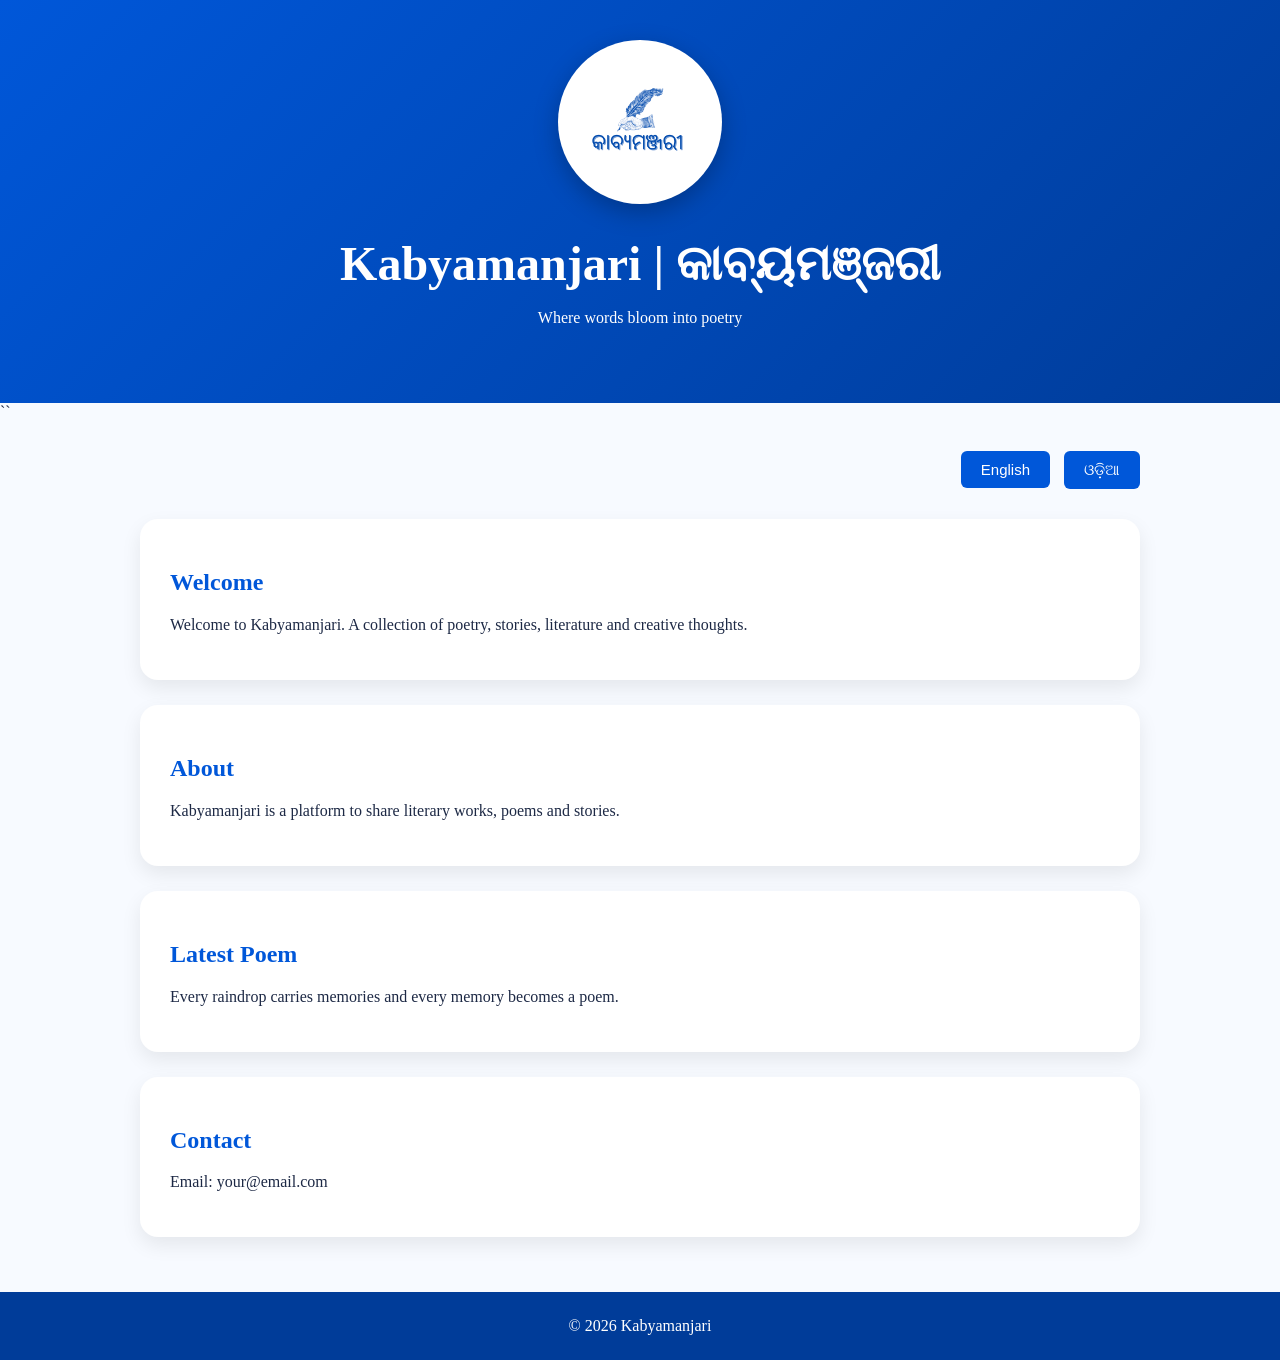
==== index.html @ 7f5aace6 "Update index.html" ====
<!DOCTYPE html>
<html lang="en">
<head>
<meta charset="UTF-8">
<meta name="viewport" content="width=device-width, initial-scale=1.0">

<title>Kabyamanjari | କାବ୍ୟମଞ୍ଜରୀ</title>

<link rel="icon" type="image/png" href="logo.png">

<style>

body{
    font-family: Georgia, serif;
    margin:0;
    background:#f7faff;
    color:#1d2945;
}

/* Header */
header{
    background:linear-gradient(
        135deg,
        #0057D9,
        #003C99
    );

    color:white;
    text-align:center;

    padding:40px 20px 60px;
}


.logo{
    display:block;
    width:140px;
    height:auto;
    margin:0 auto 25px auto;

    background:#ffffff;
    padding:12px;
    border-radius:50%;

    box-shadow:0 8px 25px rgba(0,0,0,0.25);

    opacity:1;
}


h1{
    font-size:48px;
    margin-bottom:10px;
}

.container{
    max-width:1000px;
    margin:auto;
    padding:30px;
}

.language-switch{
    text-align:right;
    margin-bottom:30px;
}

button{
    background:#0057D9;
    color:white;
    border:none;
    padding:10px 20px;
    margin-left:10px;
    border-radius:6px;
    cursor:pointer;
    font-size:15px;
}

button:hover{
    background:#003C99;
}

.card{
    background:white;
    padding:30px;
    margin-bottom:25px;
    border-radius:18px;
    box-shadow:0 8px 20px rgba(0,0,0,0.08);
}

h2{
    color:#0057D9;
}

footer{
    text-align:center;
    padding:25px;
    background:#003C99;
    color:white;
}

@media(max-width:768px){

    h1{
        font-size:34px;
    }

    .logo{
        width:150px;
    }

    .language-switch{
        text-align:center;
    }
}

</style>
</head>

<body>

<header>

    <img src="logo.png" class="logo">

    <h1>Kabyamanjari | କାବ୍ୟମଞ୍ଜରୀ</h1>

    <p id="tagline">
        Where words bloom into poetry
    </p>

</header>
``

<div class="container">

    <div class="language-switch">
        <button onclick="switchToEnglish()">English</button>
        <button onclick="switchToOdia()">ଓଡ଼ିଆ</button>
    </div>

    <div class="card">
        <h2 id="welcomeTitle">Welcome</h2>
        <p id="welcomeText">
            Welcome to Kabyamanjari. A collection of poetry,
            stories, literature and creative thoughts.
        </p>
    </div>

    <div class="card">
        <h2 id="aboutTitle">About</h2>
        <p id="aboutText">
            Kabyamanjari is a platform to share literary works,
            poems and stories.
        </p>
    </div>

    <div class="card">
        <h2 id="poemTitle">Latest Poem</h2>
        <p id="poemText">
            Every raindrop carries memories and every memory
            becomes a poem.
        </p>
    </div>

    <div class="card">
        <h2 id="contactTitle">Contact</h2>
        <p id="contactText">
            Email: your@email.com
        </p>
    </div>

</div>

<footer>
    © 2026 Kabyamanjari
</footer>

<script>

function switchToOdia(){

document.getElementById("tagline").innerHTML =
"ଶବ୍ଦର ସୁଗନ୍ଧରେ ମନର ଅଭିବ୍ୟକ୍ତି";

document.getElementById("welcomeTitle").innerHTML =
"ସ୍ୱାଗତ";

document.getElementById("welcomeText").innerHTML =
"କାବ୍ୟମଞ୍ଜରୀକୁ ଆପଣଙ୍କର ହାର୍ଦ୍ଦିକ ସ୍ୱାଗତ। ଏହା କବିତା, ଗଳ୍ପ, ସାହିତ୍ୟ ଓ ସୃଜନଶୀଳ ଚିନ୍ତାଧାରାର ଏକ ସୁନ୍ଦର ସଂଗ୍ରହ।";

document.getElementById("aboutTitle").innerHTML =
"ମୋ ବିଷୟରେ";

document.getElementById("aboutText").innerHTML =
"କାବ୍ୟମଞ୍ଜରୀ ହେଉଛି କବିତା, ଗଳ୍ପ ଏବଂ ସାହିତ୍ୟିକ ଲେଖା ପ୍ରକାଶ ପାଇଁ ଏକ ମଞ୍ଚ।";

document.getElementById("poemTitle").innerHTML =
"ନବୀନତମ କବିତା";

document.getElementById("poemText").innerHTML =
"ପ୍ରତ୍ୟେକ ବର୍ଷା ବୁନ୍ଦରେ ରହିଥାଏ ସ୍ମୃତି ଓ ପ୍ରତ୍ୟେକ ସ୍ମୃତି ଏକ କବିତାର ରୂପ ନେଇଥାଏ।";

document.getElementById("contactTitle").innerHTML =
"ଯୋଗାଯୋଗ";

document.getElementById("contactText").innerHTML =
"ଇ-ମେଲ୍: your@email.com";
}

function switchToEnglish(){

document.getElementById("tagline").innerHTML =
"Where words bloom into poetry";

document.getElementById("welcomeTitle").innerHTML =
"Welcome";

document.getElementById("welcomeText").innerHTML =
"Welcome to Kabyamanjari. A collection of poetry, stories, literature and creative thoughts.";

document.getElementById("aboutTitle").innerHTML =
"About";

document.getElementById("aboutText").innerHTML =
"Kabyamanjari is a platform to share literary works, poems and stories.";

document.getElementById("poemTitle").innerHTML =
"Latest Poem";

document.getElementById("poemText").innerHTML =
"Every raindrop carries memories and every memory becomes a poem.";

document.getElementById("contactTitle").innerHTML =
"Contact";

document.getElementById("contactText").innerHTML =
"Email: your@email.com";
}

</script>

</body>
</html>
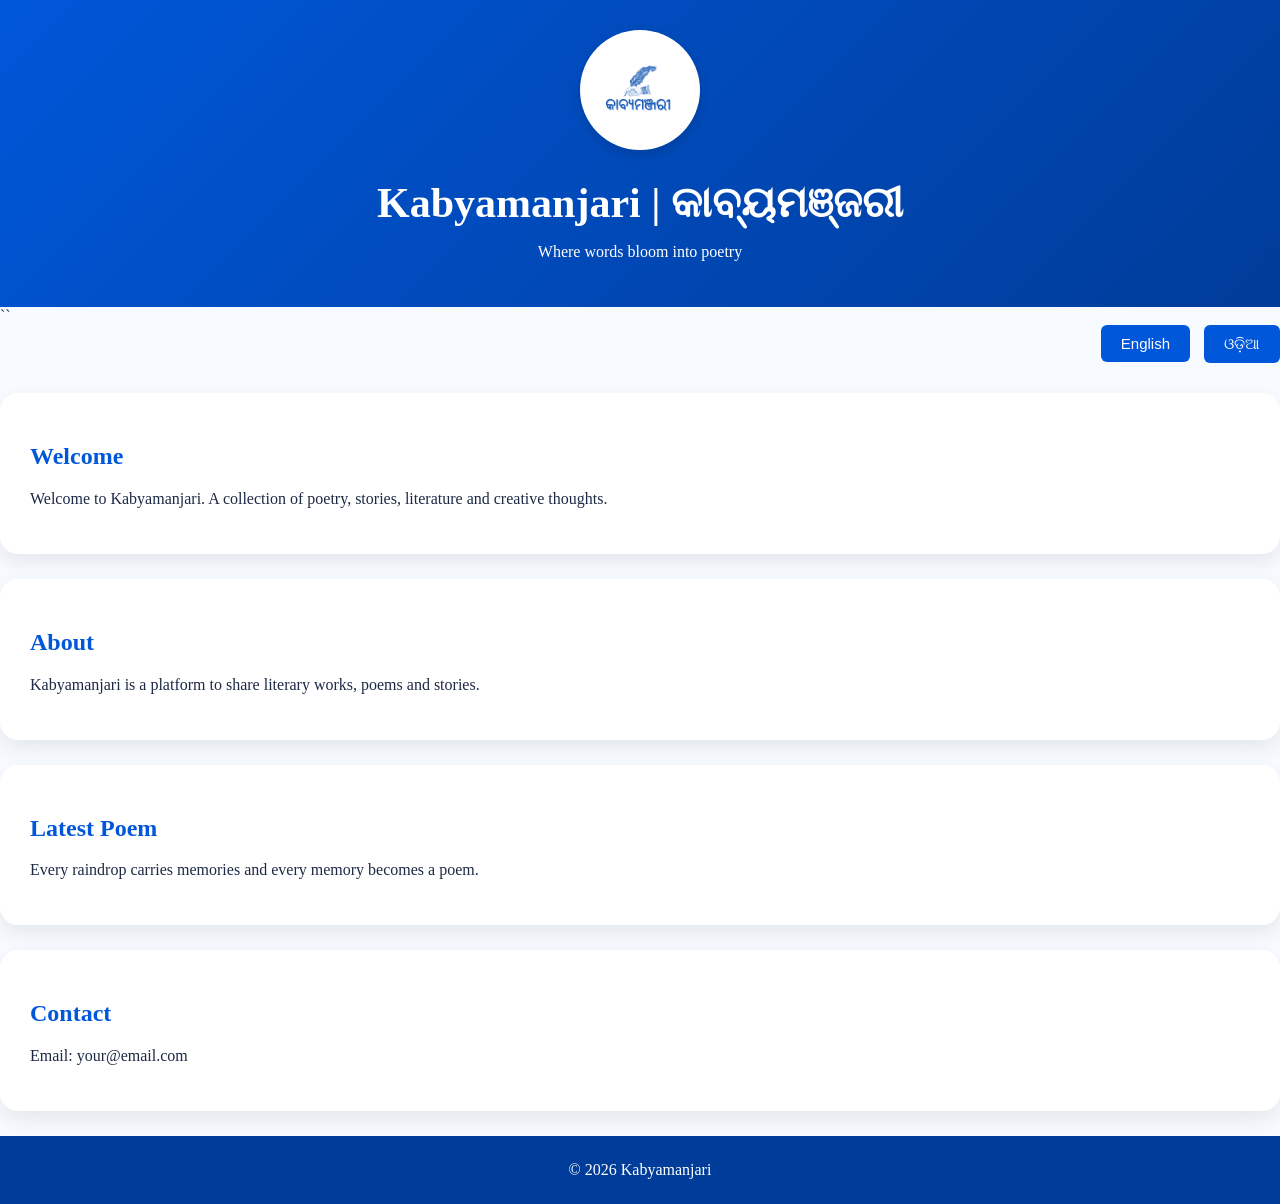
==== commit ff703ac9: "Update index.html" ====
--- a/index.html
+++ b/index.html
@@ -19,39 +19,31 @@
 
 /* Header */
 header{
-    background:linear-gradient(
-        135deg,
-        #0057D9,
-        #003C99
-    );
-
+    background:linear-gradient(135deg,#0057D9,#003C99);
     color:white;
     text-align:center;
-
-    padding:40px 20px 60px;
+    padding:30px 20px;
 }
 
 
 .logo{
-    display:block;
-    width:140px;
+    width:100px;
     height:auto;
-    margin:0 auto 25px auto;
-
-    background:#ffffff;
-    padding:12px;
+    margin-bottom:15px;
+
+    background:white;
+    padding:10px;
     border-radius:50%;
 
-    box-shadow:0 8px 25px rgba(0,0,0,0.25);
-
-    opacity:1;
+    box-shadow:0 4px 12px rgba(0,0,0,0.15);
 }
 
 
 h1{
-    font-size:48px;
-    margin-bottom:10px;
-}
+    font-size:42px;
+    margin:10px 0;
+}
+``
 
 .container{
     max-width:1000px;
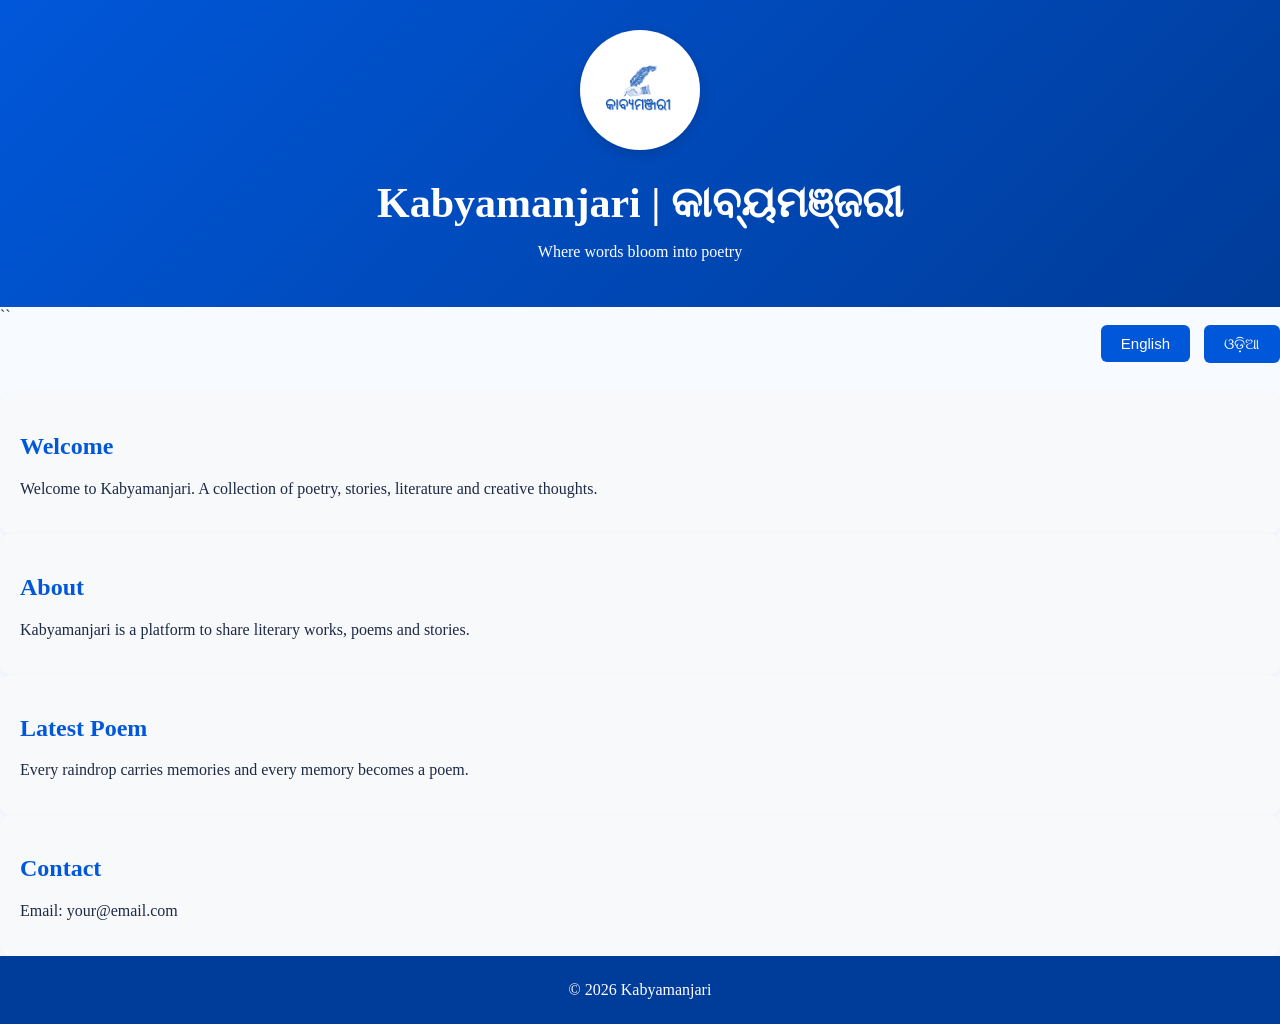
==== commit 35d32c8e: "Update index.html" ====
--- a/index.html
+++ b/index.html
@@ -45,10 +45,8 @@
 }
 ``
 
-.container{
-    max-width:1000px;
-    margin:auto;
-    padding:30px;
+.container {
+  width: 50%;
 }
 
 .language-switch{
@@ -71,13 +69,14 @@
     background:#003C99;
 }
 
-.card{
-    background:white;
-    padding:30px;
-    margin-bottom:25px;
-    border-radius:18px;
-    box-shadow:0 8px 20px rgba(0,0,0,0.08);
-}
+
+.card {
+  background: #f8f9fb;
+  padding: 20px;
+  border-radius: 10px;
+  box-shadow: 0 2px 6px rgba(0,0,0,0.05);
+}
+
 
 h2{
     color:#0057D9;
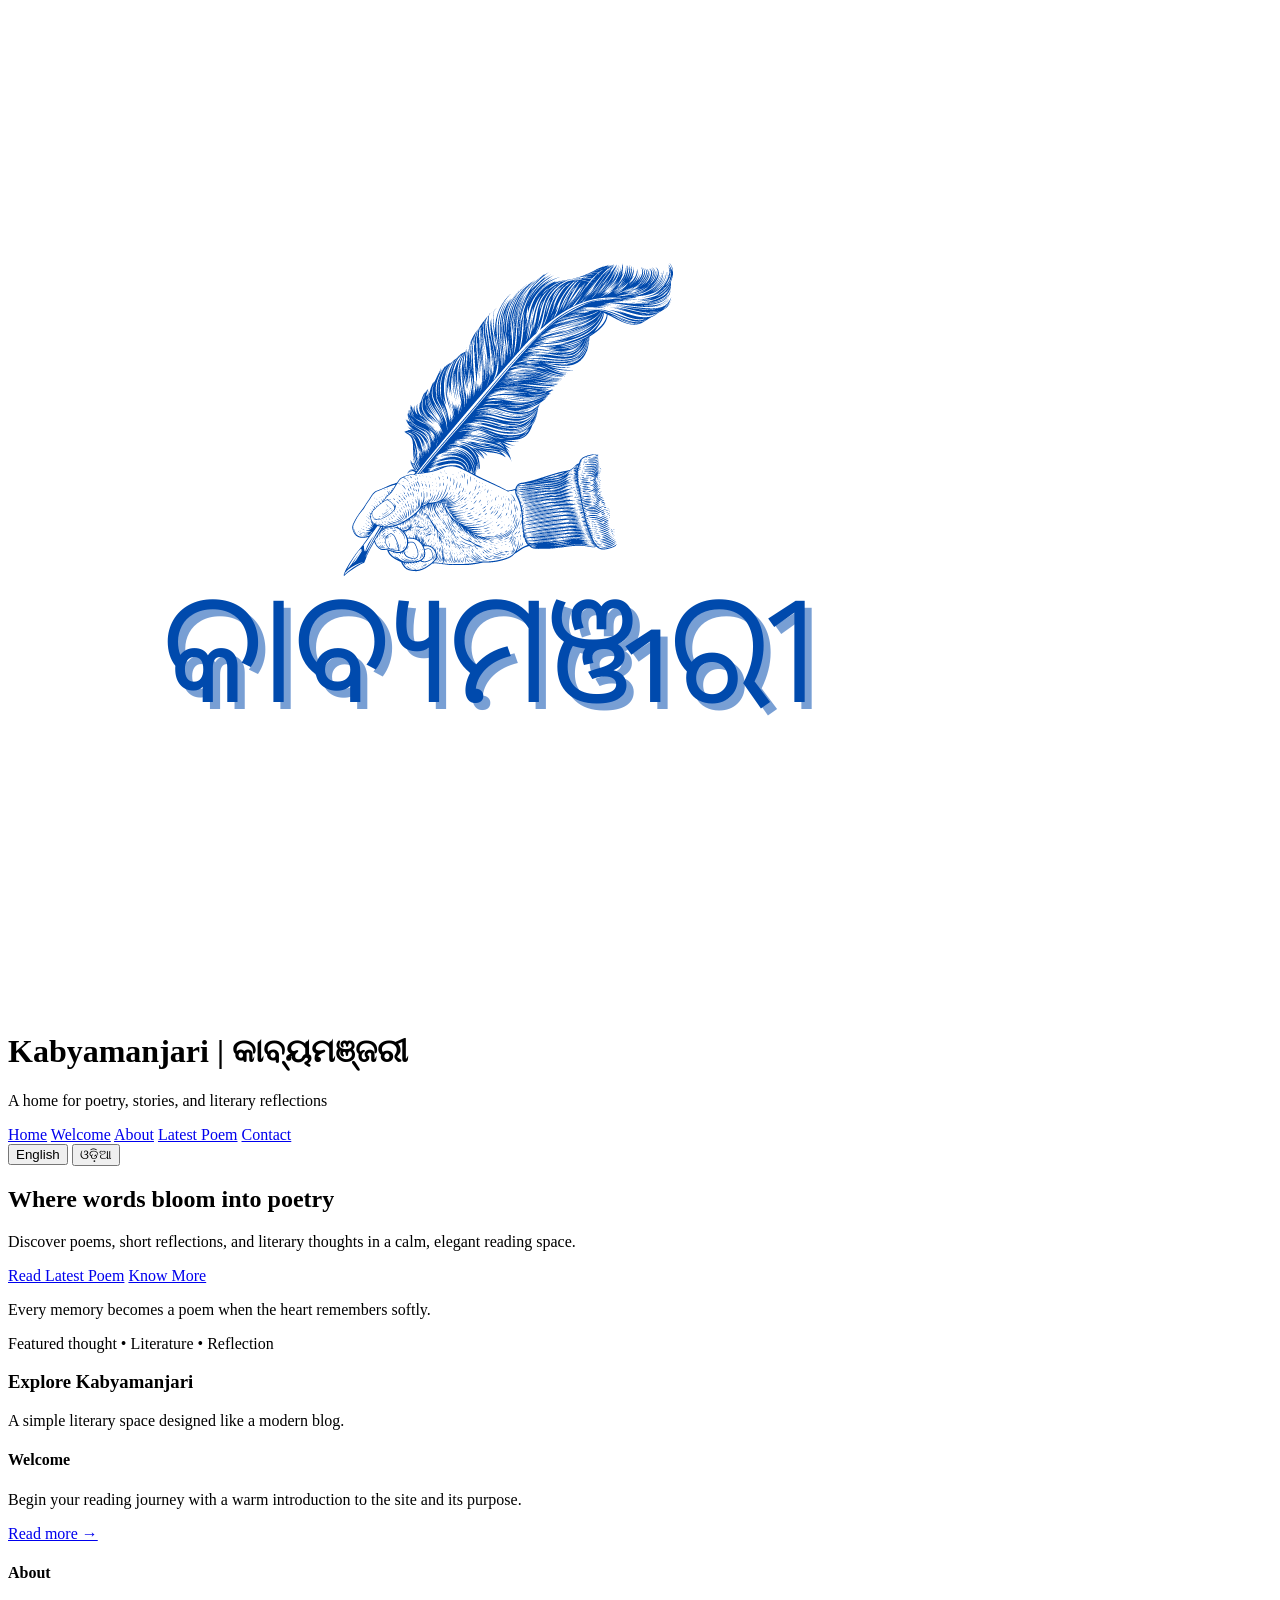
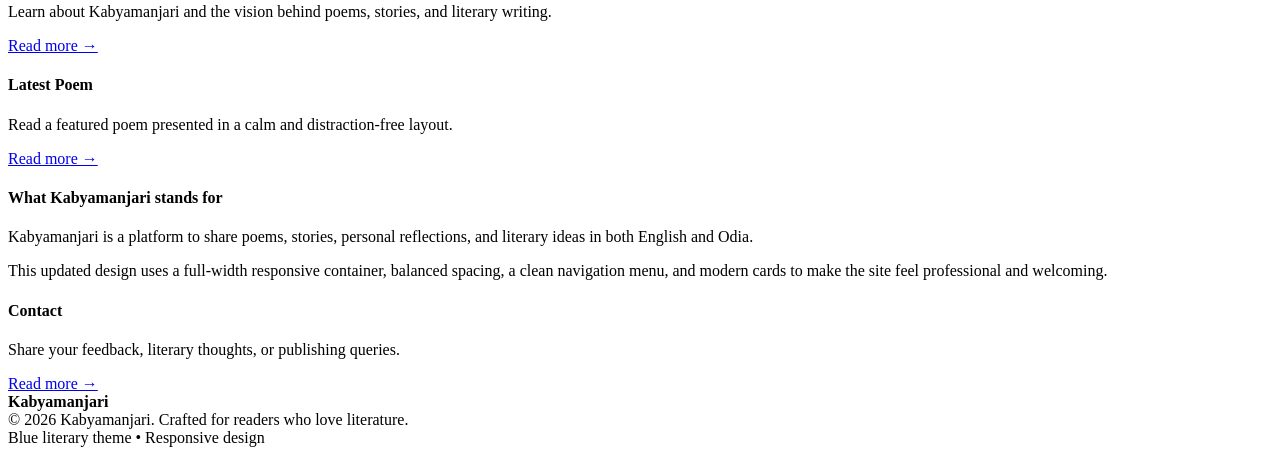
==== commit a0ee2a3a: "Update index.html" ====
--- a/index.html
+++ b/index.html
@@ -1,234 +1,110 @@
 <!DOCTYPE html>
 <html lang="en">
 <head>
-<meta charset="UTF-8">
-<meta name="viewport" content="width=device-width, initial-scale=1.0">
+  <meta charset="UTF-8">
+  <meta name="viewport" content="width=device-width, initial-scale=1.0">
+  <title>Kabyamanjari | କାବ୍ୟମଞ୍ଜରୀ</title>
+  <link rel="icon" type="image/png" href="logo.png">
+  <link rel="stylesheet" href="styles.css">
+</head>
+<body>
+  <header class="site-header">
+    <div class="container navbar">
+      <div class="brand">
+        <img src="logo.png" alt="Kabyamanjari logo" class="brand-logo">
+        <div class="brand-text">
+          <h1 data-i18n="brandTitle">Kabyamanjari | କାବ୍ୟମଞ୍ଜରୀ</h1>
+          <p data-i18n="brandTag">A home for poetry, stories, and literary reflections</p>
+        </div>
+      </div>
+      <nav class="nav-links">
+        <a href="index.html" class="active" data-i18n="navHome">Home</a>
+        <a href="welcome.html" data-i18n="navWelcome">Welcome</a>
+        <a href="about.html" data-i18n="navAbout">About</a>
+        <a href="poem.html" data-i18n="navPoem">Latest Poem</a>
+        <a href="contact.html" data-i18n="navContact">Contact</a>
+      </nav>
+      <div class="lang-switch">
+        <button class="lang-btn" data-lang="en" data-i18n="btnEnglish">English</button>
+        <button class="lang-btn" data-lang="od" data-i18n="btnOdia">ଓଡ଼ିଆ</button>
+      </div>
+    </div>
+  </header>
 
-<title>Kabyamanjari | କାବ୍ୟମଞ୍ଜରୀ</title>
+  <main>
+    <section class="hero">
+      <div class="container hero-box">
+        <div>
+          <h2 data-i18n="heroTitle">Where words bloom into poetry</h2>
+          <p data-i18n="heroText">Discover poems, short reflections, and literary thoughts in a calm, elegant reading space.</p>
+          <div class="hero-actions">
+            <a class="btn btn-primary" href="poem.html" data-i18n="heroBtn1">Read Latest Poem</a>
+            <a class="btn btn-outline" href="about.html" data-i18n="heroBtn2">Know More</a>
+          </div>
+        </div>
+        <div class="hero-card">
+          <p class="quote" data-i18n="heroQuote">Every memory becomes a poem when the heart remembers softly.</p>
+          <div class="meta" data-i18n="heroMeta">Featured thought • Literature • Reflection</div>
+        </div>
+      </div>
+    </section>
 
-<link rel="icon" type="image/png" href="logo.png">
+    <section class="section">
+      <div class="container">
+        <div class="section-head">
+          <div>
+            <h3 data-i18n="sectionTitle">Explore Kabyamanjari</h3>
+            <p data-i18n="sectionText">A simple literary space designed like a modern blog.</p>
+          </div>
+        </div>
+        <div class="grid">
+          <article class="card">
+            <h4 data-i18n="card1Title">Welcome</h4>
+            <p data-i18n="card1Text">Begin your reading journey with a warm introduction to the site and its purpose.</p>
+            <a class="card-link" href="welcome.html" data-i18n="readMore">Read more →</a>
+          </article>
+          <article class="card">
+            <h4 data-i18n="card2Title">About</h4>
+            <p data-i18n="card2Text">Learn about Kabyamanjari and the vision behind poems, stories, and literary writing.</p>
+            <a class="card-link" href="about.html" data-i18n="readMore">Read more →</a>
+          </article>
+          <article class="card">
+            <h4 data-i18n="card3Title">Latest Poem</h4>
+            <p data-i18n="card3Text">Read a featured poem presented in a calm and distraction-free layout.</p>
+            <a class="card-link" href="poem.html" data-i18n="readMore">Read more →</a>
+          </article>
+        </div>
+      </div>
+    </section>
 
-<style>
+    <section class="section">
+      <div class="container">
+        <div class="grid" style="grid-template-columns: 2fr 1fr;">
+          <div class="card">
+            <h4 data-i18n="aboutHeading">What Kabyamanjari stands for</h4>
+            <p data-i18n="aboutBody1">Kabyamanjari is a platform to share poems, stories, personal reflections, and literary ideas in both English and Odia.</p>
+            <p data-i18n="aboutBody2">This updated design uses a full-width responsive container, balanced spacing, a clean navigation menu, and modern cards to make the site feel professional and welcoming.</p>
+          </div>
+          <div class="card">
+            <h4 data-i18n="card4Title">Contact</h4>
+            <p data-i18n="card4Text">Share your feedback, literary thoughts, or publishing queries.</p>
+            <a class="card-link" href="contact.html" data-i18n="readMore">Read more →</a>
+          </div>
+        </div>
+      </div>
+    </section>
+  </main>
 
-body{
-    font-family: Georgia, serif;
-    margin:0;
-    background:#f7faff;
-    color:#1d2945;
-}
+  <footer class="site-footer">
+    <div class="container footer-inner">
+      <div>
+        <strong>Kabyamanjari</strong>
+        <div class="footer-note" data-i18n="footerText">© 2026 Kabyamanjari. Crafted for readers who love literature.</div>
+      </div>
+      <div class="footer-note">Blue literary theme • Responsive design</div>
+    </div>
+  </footer>
 
-/* Header */
-header{
-    background:linear-gradient(135deg,#0057D9,#003C99);
-    color:white;
-    text-align:center;
-    padding:30px 20px;
-}
-
-
-.logo{
-    width:100px;
-    height:auto;
-    margin-bottom:15px;
-
-    background:white;
-    padding:10px;
-    border-radius:50%;
-
-    box-shadow:0 4px 12px rgba(0,0,0,0.15);
-}
-
-
-h1{
-    font-size:42px;
-    margin:10px 0;
-}
-``
-
-.container {
-  width: 50%;
-}
-
-.language-switch{
-    text-align:right;
-    margin-bottom:30px;
-}
-
-button{
-    background:#0057D9;
-    color:white;
-    border:none;
-    padding:10px 20px;
-    margin-left:10px;
-    border-radius:6px;
-    cursor:pointer;
-    font-size:15px;
-}
-
-button:hover{
-    background:#003C99;
-}
-
-
-.card {
-  background: #f8f9fb;
-  padding: 20px;
-  border-radius: 10px;
-  box-shadow: 0 2px 6px rgba(0,0,0,0.05);
-}
-
-
-h2{
-    color:#0057D9;
-}
-
-footer{
-    text-align:center;
-    padding:25px;
-    background:#003C99;
-    color:white;
-}
-
-@media(max-width:768px){
-
-    h1{
-        font-size:34px;
-    }
-
-    .logo{
-        width:150px;
-    }
-
-    .language-switch{
-        text-align:center;
-    }
-}
-
-</style>
-</head>
-
-<body>
-
-<header>
-
-    <img src="logo.png" class="logo">
-
-    <h1>Kabyamanjari | କାବ୍ୟମଞ୍ଜରୀ</h1>
-
-    <p id="tagline">
-        Where words bloom into poetry
-    </p>
-
-</header>
-``
-
-<div class="container">
-
-    <div class="language-switch">
-        <button onclick="switchToEnglish()">English</button>
-        <button onclick="switchToOdia()">ଓଡ଼ିଆ</button>
-    </div>
-
-    <div class="card">
-        <h2 id="welcomeTitle">Welcome</h2>
-        <p id="welcomeText">
-            Welcome to Kabyamanjari. A collection of poetry,
-            stories, literature and creative thoughts.
-        </p>
-    </div>
-
-    <div class="card">
-        <h2 id="aboutTitle">About</h2>
-        <p id="aboutText">
-            Kabyamanjari is a platform to share literary works,
-            poems and stories.
-        </p>
-    </div>
-
-    <div class="card">
-        <h2 id="poemTitle">Latest Poem</h2>
-        <p id="poemText">
-            Every raindrop carries memories and every memory
-            becomes a poem.
-        </p>
-    </div>
-
-    <div class="card">
-        <h2 id="contactTitle">Contact</h2>
-        <p id="contactText">
-            Email: your@email.com
-        </p>
-    </div>
-
-</div>
-
-<footer>
-    © 2026 Kabyamanjari
-</footer>
-
-<script>
-
-function switchToOdia(){
-
-document.getElementById("tagline").innerHTML =
-"ଶବ୍ଦର ସୁଗନ୍ଧରେ ମନର ଅଭିବ୍ୟକ୍ତି";
-
-document.getElementById("welcomeTitle").innerHTML =
-"ସ୍ୱାଗତ";
-
-document.getElementById("welcomeText").innerHTML =
-"କାବ୍ୟମଞ୍ଜରୀକୁ ଆପଣଙ୍କର ହାର୍ଦ୍ଦିକ ସ୍ୱାଗତ। ଏହା କବିତା, ଗଳ୍ପ, ସାହିତ୍ୟ ଓ ସୃଜନଶୀଳ ଚିନ୍ତାଧାରାର ଏକ ସୁନ୍ଦର ସଂଗ୍ରହ।";
-
-document.getElementById("aboutTitle").innerHTML =
-"ମୋ ବିଷୟରେ";
-
-document.getElementById("aboutText").innerHTML =
-"କାବ୍ୟମଞ୍ଜରୀ ହେଉଛି କବିତା, ଗଳ୍ପ ଏବଂ ସାହିତ୍ୟିକ ଲେଖା ପ୍ରକାଶ ପାଇଁ ଏକ ମଞ୍ଚ।";
-
-document.getElementById("poemTitle").innerHTML =
-"ନବୀନତମ କବିତା";
-
-document.getElementById("poemText").innerHTML =
-"ପ୍ରତ୍ୟେକ ବର୍ଷା ବୁନ୍ଦରେ ରହିଥାଏ ସ୍ମୃତି ଓ ପ୍ରତ୍ୟେକ ସ୍ମୃତି ଏକ କବିତାର ରୂପ ନେଇଥାଏ।";
-
-document.getElementById("contactTitle").innerHTML =
-"ଯୋଗାଯୋଗ";
-
-document.getElementById("contactText").innerHTML =
-"ଇ-ମେଲ୍: your@email.com";
-}
-
-function switchToEnglish(){
-
-document.getElementById("tagline").innerHTML =
-"Where words bloom into poetry";
-
-document.getElementById("welcomeTitle").innerHTML =
-"Welcome";
-
-document.getElementById("welcomeText").innerHTML =
-"Welcome to Kabyamanjari. A collection of poetry, stories, literature and creative thoughts.";
-
-document.getElementById("aboutTitle").innerHTML =
-"About";
-
-document.getElementById("aboutText").innerHTML =
-"Kabyamanjari is a platform to share literary works, poems and stories.";
-
-document.getElementById("poemTitle").innerHTML =
-"Latest Poem";
-
-document.getElementById("poemText").innerHTML =
-"Every raindrop carries memories and every memory becomes a poem.";
-
-document.getElementById("contactTitle").innerHTML =
-"Contact";
-
-document.getElementById("contactText").innerHTML =
-"Email: your@email.com";
-}
-
-</script>
-
+  <script src="script.js"></script>
 </body>
 </html>
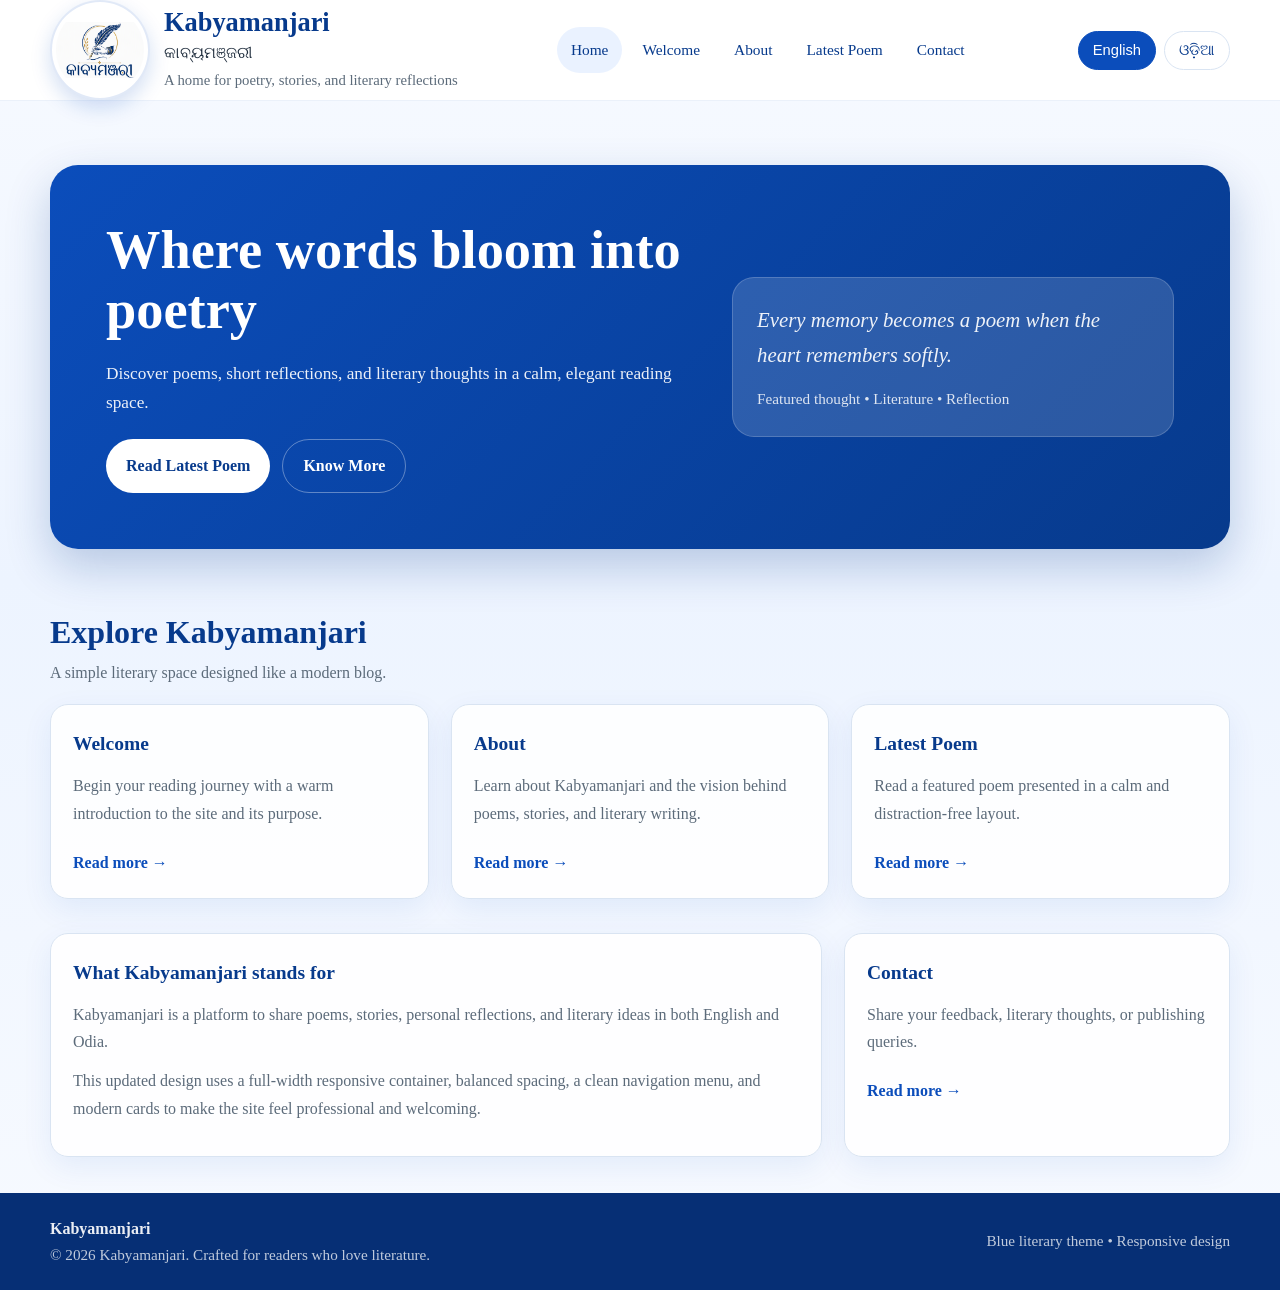
==== commit 7065bf46: "Update index.html" ====
--- a/index.html
+++ b/index.html
@@ -13,9 +13,12 @@
       <div class="brand">
         <img src="logo.png" alt="Kabyamanjari logo" class="brand-logo">
         <div class="brand-text">
-          <h1 data-i18n="brandTitle">Kabyamanjari | କାବ୍ୟମଞ୍ଜରୀ</h1>
-          <p data-i18n="brandTag">A home for poetry, stories, and literary reflections</p>
-        </div>
+  <h1 class="site-title-en">Kabyamanjari</h1>
+  <div class="site-title-od">କାବ୍ୟମଞ୍ଜରୀ</div>
+  <p data-i18n="brandTag">
+    କବିତା, ଗଳ୍ପ ଓ ସାହିତ୍ୟିକ ଚିନ୍ତାଧାରାର ଏକ ସୁନ୍ଦର ଆସର
+  </p>
+</div>
       </div>
       <nav class="nav-links">
         <a href="index.html" class="active" data-i18n="navHome">Home</a>
--- a/styles.css
+++ b/styles.css
@@ -0,0 +1,308 @@
+
+:root {
+  --primary: #0b4dbb;
+  --primary-dark: #073a8c;
+  --accent: #f0f6ff;
+  --text: #1f2d3d;
+  --muted: #5c6b7a;
+  --white: #ffffff;
+  --border: #d9e4f2;
+  --shadow: 0 10px 30px rgba(11, 77, 187, 0.08);
+  --radius: 18px;
+  --content-width: 1180px;
+}
+
+* { box-sizing: border-box; }
+html { scroll-behavior: smooth; }
+body {
+  margin: 0;
+  font-family: Georgia, 'Times New Roman', serif;
+  color: var(--text);
+  background: linear-gradient(180deg, #f7faff 0%, #edf4ff 45%, #f7faff 100%);
+  line-height: 1.7;
+}
+img { max-width: 100%; display: block; }
+a { color: inherit; text-decoration: none; }
+.container {
+  width: min(var(--content-width), calc(100% - 32px));
+  margin: 0 auto;
+}
+
+.site-header {
+  position: sticky;
+  top: 0;
+  z-index: 1000;
+  background: rgba(255, 255, 255, 0.94);
+  backdrop-filter: blur(10px);
+  border-bottom: 1px solid rgba(11, 77, 187, 0.08);
+}
+.navbar {
+  display: flex;
+  align-items: center;
+  justify-content: space-between;
+  gap: 16px;
+  min-height: 76px;
+}
+.brand {
+  display: flex;
+  align-items: center;
+  gap: 14px;
+}
+.brand-logo {
+  width: 100px;
+  height: 100px;
+  border-radius: 50%;
+  object-fit: contain; /* shows complete logo */
+  background: #fff;
+  padding: 4px; /* reduced padding so logo gets more space */
+  box-shadow: 0 8px 20px rgba(11, 77, 187, 0.18);
+  border: 2px solid rgba(11, 77, 187, 0.12);
+}
+.brand-text h1 {
+  font-size: clamp(1.2rem, 2.5vw, 1.65rem);
+  margin: 0;
+  line-height: 1.2;
+  color: var(--primary-dark);
+}
+.brand-text p {
+  margin: 2px 0 0;
+  color: var(--muted);
+  font-size: 0.92rem;
+}
+.nav-links {
+  display: flex;
+  align-items: center;
+  gap: 6px;
+  flex-wrap: wrap;
+}
+.nav-links a {
+  padding: 10px 14px;
+  border-radius: 999px;
+  font-size: 0.96rem;
+  color: var(--primary-dark);
+  transition: 0.2s ease;
+}
+.nav-links a:hover,
+.nav-links a.active {
+  background: #eaf2ff;
+}
+.lang-switch {
+  display: flex;
+  gap: 8px;
+}
+.lang-btn {
+  padding: 10px 14px;
+  border: 1px solid var(--border);
+  border-radius: 999px;
+  background: var(--white);
+  color: var(--primary-dark);
+  cursor: pointer;
+  font-size: 0.92rem;
+}
+.lang-btn:hover,
+.lang-btn.active {
+  background: var(--primary);
+  color: var(--white);
+  border-color: var(--primary);
+}
+
+.hero {
+  padding: 64px 0 30px;
+}
+.hero-box {
+  display: grid;
+  grid-template-columns: 1.15fr 0.85fr;
+  gap: 28px;
+  align-items: center;
+  background: linear-gradient(135deg, #0b4dbb 0%, #073a8c 100%);
+  color: var(--white);
+  border-radius: 28px;
+  padding: clamp(28px, 5vw, 56px);
+  box-shadow: 0 18px 45px rgba(7, 58, 140, 0.24);
+}
+.hero h2 {
+  font-size: clamp(2rem, 5vw, 3.4rem);
+  line-height: 1.1;
+  margin: 0 0 18px;
+}
+.hero p {
+  margin: 0 0 22px;
+  font-size: 1.08rem;
+  color: rgba(255,255,255,0.92);
+}
+.hero-actions {
+  display: flex;
+  gap: 12px;
+  flex-wrap: wrap;
+}
+.btn {
+  display: inline-flex;
+  align-items: center;
+  justify-content: center;
+  padding: 12px 20px;
+  border-radius: 999px;
+  font-weight: bold;
+  transition: 0.2s ease;
+}
+.btn-primary {
+  background: var(--white);
+  color: var(--primary-dark);
+}
+.btn-outline {
+  border: 1px solid rgba(255,255,255,0.35);
+  color: var(--white);
+}
+.btn:hover { transform: translateY(-1px); }
+.hero-card {
+  background: rgba(255,255,255,0.15);
+  border: 1px solid rgba(255,255,255,0.18);
+  border-radius: 22px;
+  padding: 24px;
+}
+.hero-card .quote {
+  font-size: 1.3rem;
+  font-style: italic;
+  margin: 0 0 14px;
+}
+.hero-card .meta {
+  color: rgba(255,255,255,0.84);
+  font-size: 0.95rem;
+}
+
+.section {
+  padding: 26px 0 8px;
+}
+.section-head {
+  display: flex;
+  justify-content: space-between;
+  align-items: end;
+  gap: 12px;
+  margin-bottom: 18px;
+}
+.section-head h3 {
+  margin: 0;
+  color: var(--primary-dark);
+  font-size: clamp(1.35rem, 3vw, 2rem);
+}
+.section-head p {
+  margin: 0;
+  color: var(--muted);
+}
+.grid {
+  display: grid;
+  grid-template-columns: repeat(3, 1fr);
+  gap: 22px;
+}
+.card {
+  background: rgba(255,255,255,0.9);
+  border: 1px solid var(--border);
+  border-radius: var(--radius);
+  padding: 22px;
+  box-shadow: var(--shadow);
+}
+.card h4 {
+  margin: 0 0 12px;
+  color: var(--primary-dark);
+  font-size: 1.22rem;
+}
+.card p { margin: 0 0 12px; color: var(--muted); }
+.card-link {
+  margin-top: 10px;
+  display: inline-block;
+  color: var(--primary);
+  font-weight: bold;
+}
+
+.page-banner {
+  background: linear-gradient(180deg, rgba(11,77,187,0.08), rgba(11,77,187,0));
+  padding: 48px 0 22px;
+}
+.page-banner h2 {
+  margin: 0 0 10px;
+  font-size: clamp(2rem, 4vw, 3rem);
+  color: var(--primary-dark);
+}
+.page-banner p {
+  margin: 0;
+  color: var(--muted);
+}
+.content-layout {
+  display: grid;
+  grid-template-columns: 1.25fr 0.75fr;
+  gap: 22px;
+  padding: 16px 0 36px;
+}
+.rich-card {
+  background: rgba(255,255,255,0.92);
+  border: 1px solid var(--border);
+  border-radius: 22px;
+  padding: 28px;
+  box-shadow: var(--shadow);
+}
+.rich-card h3 {
+  margin-top: 0;
+  color: var(--primary-dark);
+}
+.poem-block {
+  background: linear-gradient(180deg, #f8fbff, #eef5ff);
+  border-left: 5px solid var(--primary);
+  border-radius: 18px;
+  padding: 22px;
+  font-size: 1.05rem;
+}
+.list {
+  margin: 0;
+  padding-left: 18px;
+}
+.list li { margin-bottom: 10px; color: var(--muted); }
+.contact-list {
+  display: grid;
+  gap: 14px;
+}
+.contact-item {
+  padding: 14px 16px;
+  border-radius: 16px;
+  background: #f8fbff;
+  border: 1px solid var(--border);
+}
+.contact-item strong { color: var(--primary-dark); }
+
+.site-footer {
+  margin-top: 28px;
+  background: #062f75;
+  color: rgba(255,255,255,0.92);
+}
+.footer-inner {
+  display: flex;
+  align-items: center;
+  justify-content: space-between;
+  gap: 18px;
+  padding: 22px 0;
+}
+.footer-note {
+  color: rgba(255,255,255,0.75);
+  font-size: 0.95rem;
+}
+
+@media (max-width: 980px) {
+  .hero-box,
+  .content-layout,
+  .grid {
+    grid-template-columns: 1fr;
+  }
+  .navbar {
+    flex-wrap: wrap;
+    justify-content: center;
+    padding: 12px 0;
+  }
+  .brand { width: 100%; justify-content: center; }
+  .nav-links, .lang-switch { justify-content: center; }
+}
+
+@media (max-width: 640px) {
+  .container { width: min(var(--content-width), calc(100% - 20px)); }
+  .hero { padding-top: 28px; }
+  .hero-box { border-radius: 22px; padding: 24px; }
+  .card, .rich-card { padding: 18px; }
+  .brand-logo { width: 52px; height: 52px; }
+}
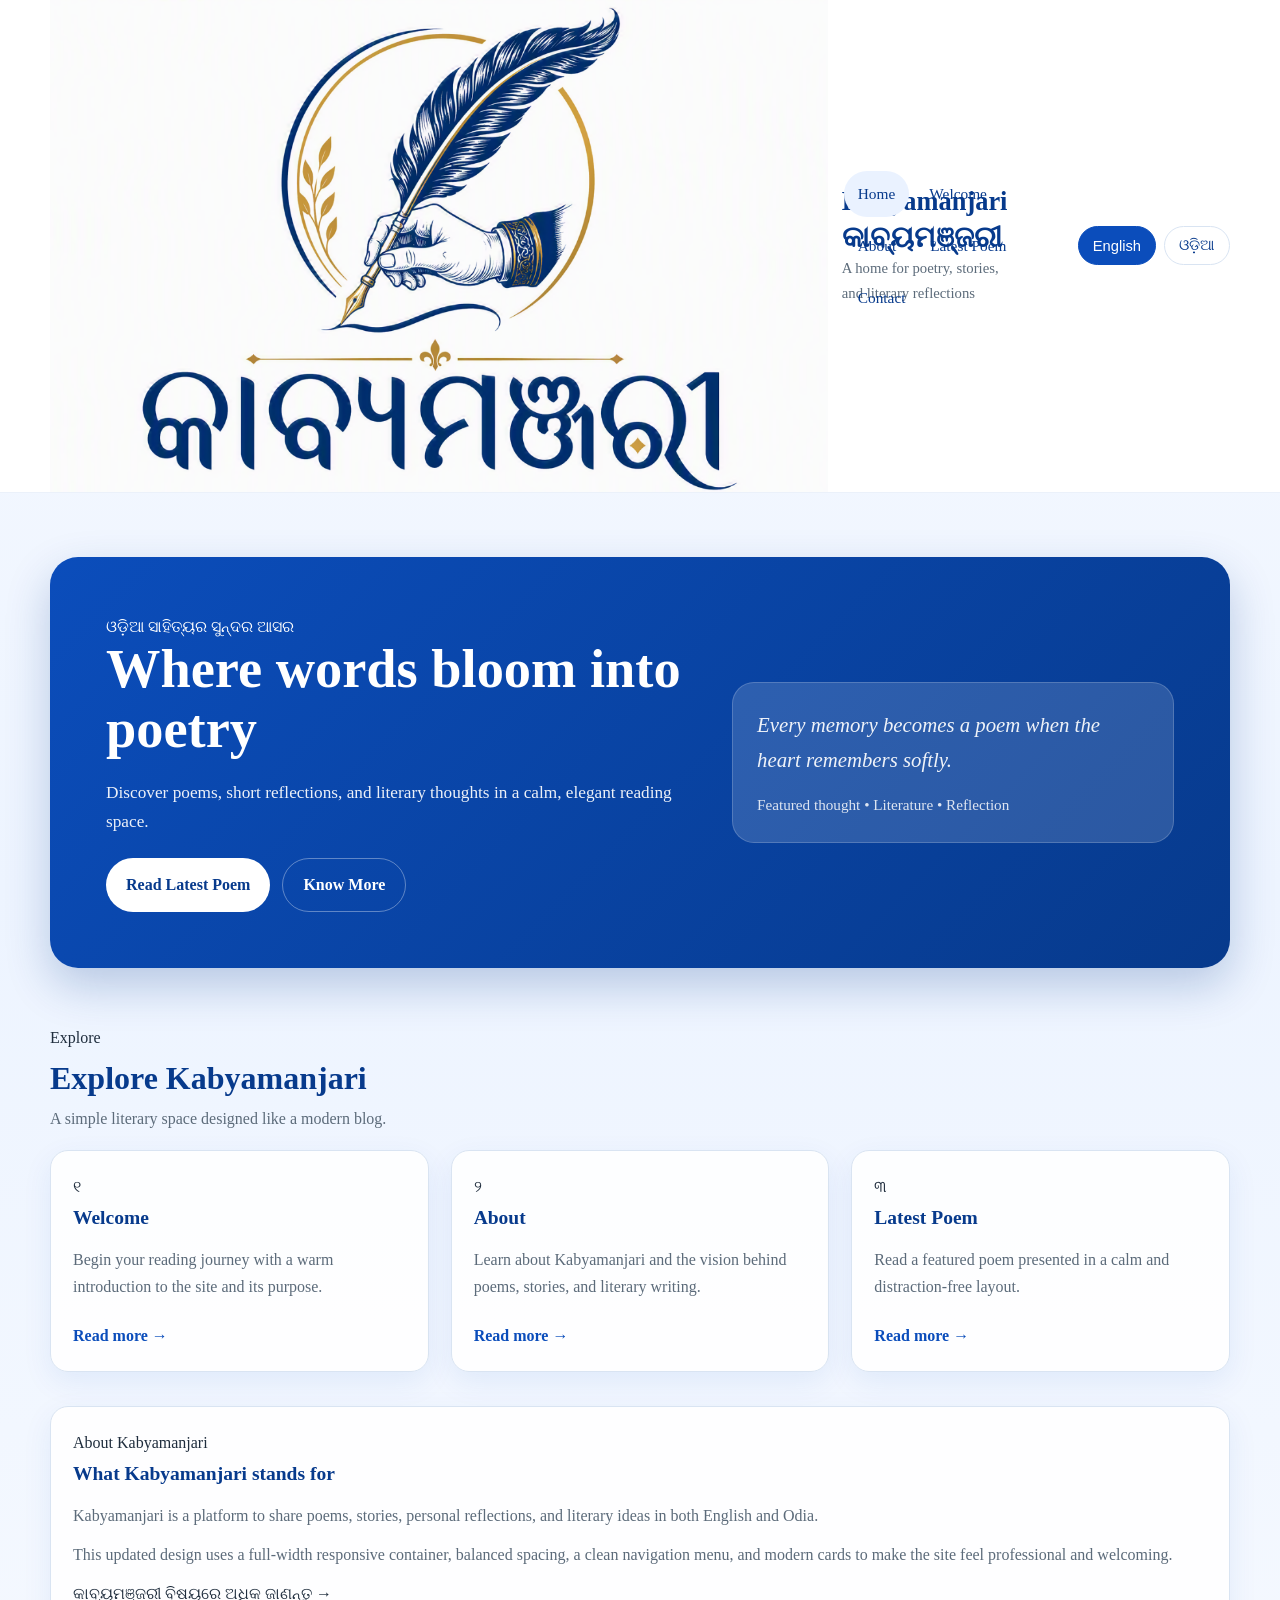
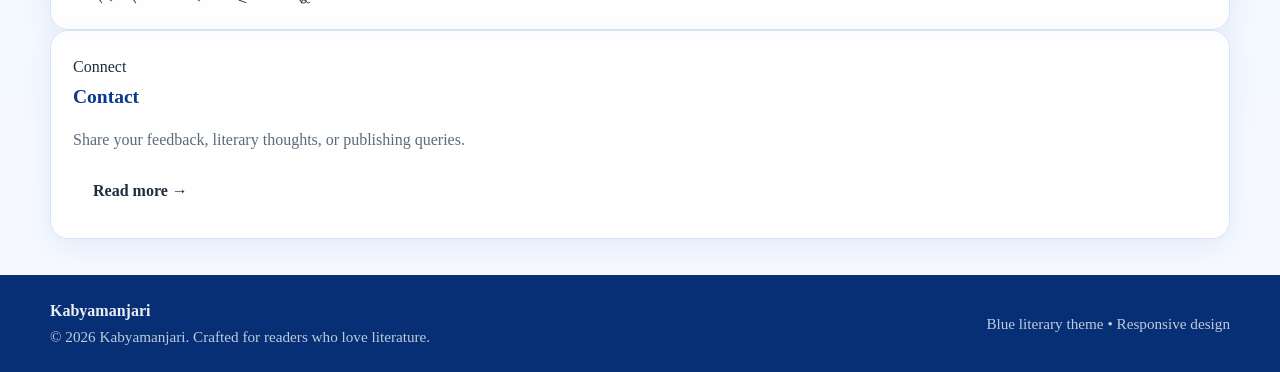
==== commit 3f441358: "Update index.html" ====
--- a/index.html
+++ b/index.html
@@ -1,98 +1,160 @@
 <!DOCTYPE html>
-<html lang="en">
+<html lang="or">
 <head>
   <meta charset="UTF-8">
   <meta name="viewport" content="width=device-width, initial-scale=1.0">
+
   <title>Kabyamanjari | କାବ୍ୟମଞ୍ଜରୀ</title>
+  <meta name="description" content="କାବ୍ୟମଞ୍ଜରୀ — କବିତା, ଗଳ୍ପ ଓ ସାହିତ୍ୟିକ ଚିନ୍ତାଧାରା ପାଇଁ ଏକ ସୁନ୍ଦର ଓଡ଼ିଆ ସାହିତ୍ୟ ଆସର।">
+
   <link rel="icon" type="image/png" href="logo.png">
   <link rel="stylesheet" href="styles.css">
 </head>
+
 <body>
   <header class="site-header">
     <div class="container navbar">
-      <div class="brand">
-        <img src="logo.png" alt="Kabyamanjari logo" class="brand-logo">
+
+      <a class="brand" href="index.html" aria-label="Kabyamanjari home">
+        <img src="logo.png">
+
         <div class="brand-text">
-  <h1 class="site-title-en">Kabyamanjari</h1>
-  <div class="site-title-od">କାବ୍ୟମଞ୍ଜରୀ</div>
-  <p data-i18n="brandTag">
-    କବିତା, ଗଳ୍ପ ଓ ସାହିତ୍ୟିକ ଚିନ୍ତାଧାରାର ଏକ ସୁନ୍ଦର ଆସର
-  </p>
-</div>
+          <h1 class="site-title-en">Kabyamanjari</h1>
+          <div class="site-title-od">କାବ୍ୟମଞ୍ଜରୀ</div>
+          <p data-i18n="brandTag">
+            କବିତା, ଗଳ୍ପ ଓ ସାହିତ୍ୟିକ ଚିନ୍ତାଧାରାର ଏକ ସୁନ୍ଦର ଆସର
+          </p>
+        </div>
+      </a>
+
+      <nav class="nav-links" aria-label="Primary navigation">
+        <a href="index.html" class="active" data-i18n="navHome">ମୂଳପୃଷ୍ଠା</a>
+        <a href="welcome.html" data-i18n="navWelcome">ସ୍ୱାଗତ</a>
+        <a href="about.html" data-i18n="navAbout">ପରିଚୟ</a>
+        <a href="poem.html" data-i18n="navPoem">ନବୀନତମ କବିତା</a>
+        <a href="contact.html" data-i18n="navContact">ଯୋଗାଯୋଗ</a>
+      </nav>
+
+      <div class="lang-switch" aria-label="Language switcher">
+        <button class="lang-btn" type="button" data-lang="en" data-i18n="btnEnglish">English</button>
+        <button class="lang-btn active" type="button" data-lang="od" data-i18n="btnOdia">ଓଡ଼ିଆ</button>
       </div>
-      <nav class="nav-links">
-        <a href="index.html" class="active" data-i18n="navHome">Home</a>
-        <a href="welcome.html" data-i18n="navWelcome">Welcome</a>
-        <a href="about.html" data-i18n="navAbout">About</a>
-        <a href="poem.html" data-i18n="navPoem">Latest Poem</a>
-        <a href="contact.html" data-i18n="navContact">Contact</a>
-      </nav>
-      <div class="lang-switch">
-        <button class="lang-btn" data-lang="en" data-i18n="btnEnglish">English</button>
-        <button class="lang-btn" data-lang="od" data-i18n="btnOdia">ଓଡ଼ିଆ</button>
-      </div>
+
     </div>
   </header>
 
   <main>
     <section class="hero">
-      <div class="container hero-box">
-        <div>
-          <h2 data-i18n="heroTitle">Where words bloom into poetry</h2>
-          <p data-i18n="heroText">Discover poems, short reflections, and literary thoughts in a calm, elegant reading space.</p>
-          <div class="hero-actions">
-            <a class="btn btn-primary" href="poem.html" data-i18n="heroBtn1">Read Latest Poem</a>
-            <a class="btn btn-outline" href="about.html" data-i18n="heroBtn2">Know More</a>
+      <div class="container">
+        <div class="hero-box">
+
+          <div class="hero-content">
+            <span class="eyebrow">ଓଡ଼ିଆ ସାହିତ୍ୟର ସୁନ୍ଦର ଆସର</span>
+
+            <h2 data-i18n="heroTitle">
+              ଶବ୍ଦର ସୁଗନ୍ଧରେ ମନର ଅଭିବ୍ୟକ୍ତି
+            </h2>
+
+            <p data-i18n="heroText">
+              କବିତା, ଗଳ୍ପ ଓ ସାହିତ୍ୟିକ ଚିନ୍ତାଧାରାକୁ ସୁନ୍ଦର ଓ ଶାନ୍ତ ପାଠନ ଅନୁଭୂତିରେ ଖୋଜନ୍ତୁ।
+            </p>
+
+            <div class="hero-actions">
+              <a class="btn btn-primary" href="poem.html" data-i18n="heroBtn1">
+                ନବୀନତମ କବିତା ପଢନ୍ତୁ
+              </a>
+              <a class="btn btn-outline" href="about.html" data-i18n="heroBtn2">
+                ଅଧିକ ଜାଣନ୍ତୁ
+              </a>
+            </div>
           </div>
-        </div>
-        <div class="hero-card">
-          <p class="quote" data-i18n="heroQuote">Every memory becomes a poem when the heart remembers softly.</p>
-          <div class="meta" data-i18n="heroMeta">Featured thought • Literature • Reflection</div>
+
+          <aside class="hero-card" aria-label="Featured thought">
+            <p class="quote" data-i18n="heroQuote">
+              ପ୍ରତ୍ୟେକ ସ୍ମୃତି ହୃଦୟରେ ଧ୍ୱନି ହେଲେ ଏକ ଦିନ କବିତା ହୋଇଯାଏ।
+            </p>
+            <div class="meta" data-i18n="heroMeta">
+              ବିଶେଷ ଚିନ୍ତନ • ସାହିତ୍ୟ • ଅନୁଭୂତି
+            </div>
+          </aside>
+
         </div>
       </div>
     </section>
 
-    <section class="section">
+    <section class="section explore-section">
       <div class="container">
         <div class="section-head">
           <div>
-            <h3 data-i18n="sectionTitle">Explore Kabyamanjari</h3>
-            <p data-i18n="sectionText">A simple literary space designed like a modern blog.</p>
+            <span class="section-kicker">Explore</span>
+            <h3 data-i18n="sectionTitle">କାବ୍ୟମଞ୍ଜରୀକୁ ଅନୁସନ୍ଧାନ କରନ୍ତୁ</h3>
+            <p data-i18n="sectionText">
+              ଆଧୁନିକ ରୂପ, ସରଳ ପାଠନ ଅନୁଭୂତି ଓ ସାହିତ୍ୟର ମଧୁର ସ୍ପର୍ଶ।
+            </p>
           </div>
         </div>
-        <div class="grid">
-          <article class="card">
-            <h4 data-i18n="card1Title">Welcome</h4>
-            <p data-i18n="card1Text">Begin your reading journey with a warm introduction to the site and its purpose.</p>
-            <a class="card-link" href="welcome.html" data-i18n="readMore">Read more →</a>
+
+        <div class="grid feature-grid">
+          <article class="card feature-card">
+            <div class="card-icon">୧</div>
+            <h4 data-i18n="card1Title">ସ୍ୱାଗତ</h4>
+            <p data-i18n="card1Text">
+              ଏହି ସାହିତ୍ୟିକ ଆସରର ଉଦ୍ଦେଶ୍ୟ ଓ ଆରମ୍ଭ ବିଷୟରେ ଜାଣନ୍ତୁ।
+            </p>
+            <a class="card-link" href="welcome.html" data-i18n="readMore">ଅଧିକ ପଢନ୍ତୁ →</a>
           </article>
-          <article class="card">
-            <h4 data-i18n="card2Title">About</h4>
-            <p data-i18n="card2Text">Learn about Kabyamanjari and the vision behind poems, stories, and literary writing.</p>
-            <a class="card-link" href="about.html" data-i18n="readMore">Read more →</a>
+
+          <article class="card feature-card">
+            <div class="card-icon">୨</div>
+            <h4 data-i18n="card2Title">ପରିଚୟ</h4>
+            <p data-i18n="card2Text">
+              କାବ୍ୟମଞ୍ଜରୀର ଭାବନା, ଦୃଷ୍ଟିକୋଣ ଓ ସାହିତ୍ୟିକ ଯାତ୍ରାକୁ ଜାଣନ୍ତୁ।
+            </p>
+            <a class="card-link" href="about.html" data-i18n="readMore">ଅଧିକ ପଢନ୍ତୁ →</a>
           </article>
-          <article class="card">
-            <h4 data-i18n="card3Title">Latest Poem</h4>
-            <p data-i18n="card3Text">Read a featured poem presented in a calm and distraction-free layout.</p>
-            <a class="card-link" href="poem.html" data-i18n="readMore">Read more →</a>
+
+          <article class="card feature-card">
+            <div class="card-icon">୩</div>
+            <h4 data-i18n="card3Title">ନବୀନତମ କବିତା</h4>
+            <p data-i18n="card3Text">
+              ଶାନ୍ତ, ସୁନ୍ଦର ଓ distraction-free layout ରେ ନବୀନତମ କବିତା ପଢନ୍ତୁ।
+            </p>
+            <a class="card-link" href="poem.html" data-i18n="readMore">ଅଧିକ ପଢନ୍ତୁ →</a>
           </article>
         </div>
       </div>
     </section>
 
-    <section class="section">
+    <section class="section about-preview-section">
       <div class="container">
-        <div class="grid" style="grid-template-columns: 2fr 1fr;">
-          <div class="card">
-            <h4 data-i18n="aboutHeading">What Kabyamanjari stands for</h4>
-            <p data-i18n="aboutBody1">Kabyamanjari is a platform to share poems, stories, personal reflections, and literary ideas in both English and Odia.</p>
-            <p data-i18n="aboutBody2">This updated design uses a full-width responsive container, balanced spacing, a clean navigation menu, and modern cards to make the site feel professional and welcoming.</p>
-          </div>
-          <div class="card">
-            <h4 data-i18n="card4Title">Contact</h4>
-            <p data-i18n="card4Text">Share your feedback, literary thoughts, or publishing queries.</p>
-            <a class="card-link" href="contact.html" data-i18n="readMore">Read more →</a>
-          </div>
+        <div class="split-grid">
+
+          <article class="card large-card">
+            <span class="section-kicker">About Kabyamanjari</span>
+            <h4 data-i18n="aboutHeading">କାବ୍ୟମଞ୍ଜରୀର ଲକ୍ଷ୍ୟ</h4>
+
+            <p data-i18n="aboutBody1">
+              କାବ୍ୟମଞ୍ଜରୀ ହେଉଛି କବିତା, ଗଳ୍ପ, ବ୍ୟକ୍ତିଗତ ଅନୁଭୂତି ଓ ସାହିତ୍ୟିକ ଚିନ୍ତାଧାରାକୁ ଏକ ସୁନ୍ଦର ମଞ୍ଚରେ ଆଣିବାର ଏକ ପ୍ରୟାସ।
+            </p>
+
+            <p data-i18n="aboutBody2">
+              ଏହି ଡିଜାଇନ୍ ପାଠକଙ୍କୁ ସ୍ପଷ୍ଟ ନାଭିଗେସନ୍, ସୁନ୍ଦର spacing, professional cards ଓ mobile-friendly layout ଦେବା ପାଇଁ ପ୍ରସ୍ତୁତ।
+            </p>
+
+            <a class="text-btn" href="about.html">କାବ୍ୟମଞ୍ଜରୀ ବିଷୟରେ ଅଧିକ ଜାଣନ୍ତୁ →</a>
+          </article>
+
+          <aside class="card contact-card">
+            <span class="section-kicker">Connect</span>
+            <h4 data-i18n="card4Title">ଯୋଗାଯୋଗ</h4>
+            <p data-i18n="card4Text">
+              ଆପଣଙ୍କର ମତାମତ, ସାହିତ୍ୟିକ ଚିନ୍ତାଧାରା କିମ୍ବା ପ୍ରକାଶନ ସମ୍ପର୍କିତ ପ୍ରଶ୍ନ ଆମ ସହିତ ସେୟାର କରନ୍ତୁ।
+            </p>
+            <a class="btn btn-secondary" href="contact.html" data-i18n="readMore">
+              ଯୋଗାଯୋଗ କରନ୍ତୁ
+            </a>
+          </aside>
+
         </div>
       </div>
     </section>
@@ -102,9 +164,14 @@
     <div class="container footer-inner">
       <div>
         <strong>Kabyamanjari</strong>
-        <div class="footer-note" data-i18n="footerText">© 2026 Kabyamanjari. Crafted for readers who love literature.</div>
+        <div class="footer-note" data-i18n="footerText">
+          © 2026 କାବ୍ୟମଞ୍ଜରୀ। ସାହିତ୍ୟପ୍ରେମୀ ପାଠକଙ୍କ ପାଇଁ ସ୍ନେହରେ ଗଢ଼ା।
+        </div>
       </div>
-      <div class="footer-note">Blue literary theme • Responsive design</div>
+
+      <div class="footer-note">
+        Blue literary theme • Responsive design
+      </div>
     </div>
   </footer>
 
--- a/styles.css
+++ b/styles.css
@@ -64,6 +64,15 @@
   line-height: 1.2;
   color: var(--primary-dark);
 }
+
+.site-title-od {
+  font-size: 1.8rem;
+  font-weight: 700;
+  color: var(--primary-dark);
+  line-height: 1.1;
+  margin-top: 4px;
+}
+
 .brand-text p {
   margin: 2px 0 0;
   color: var(--muted);
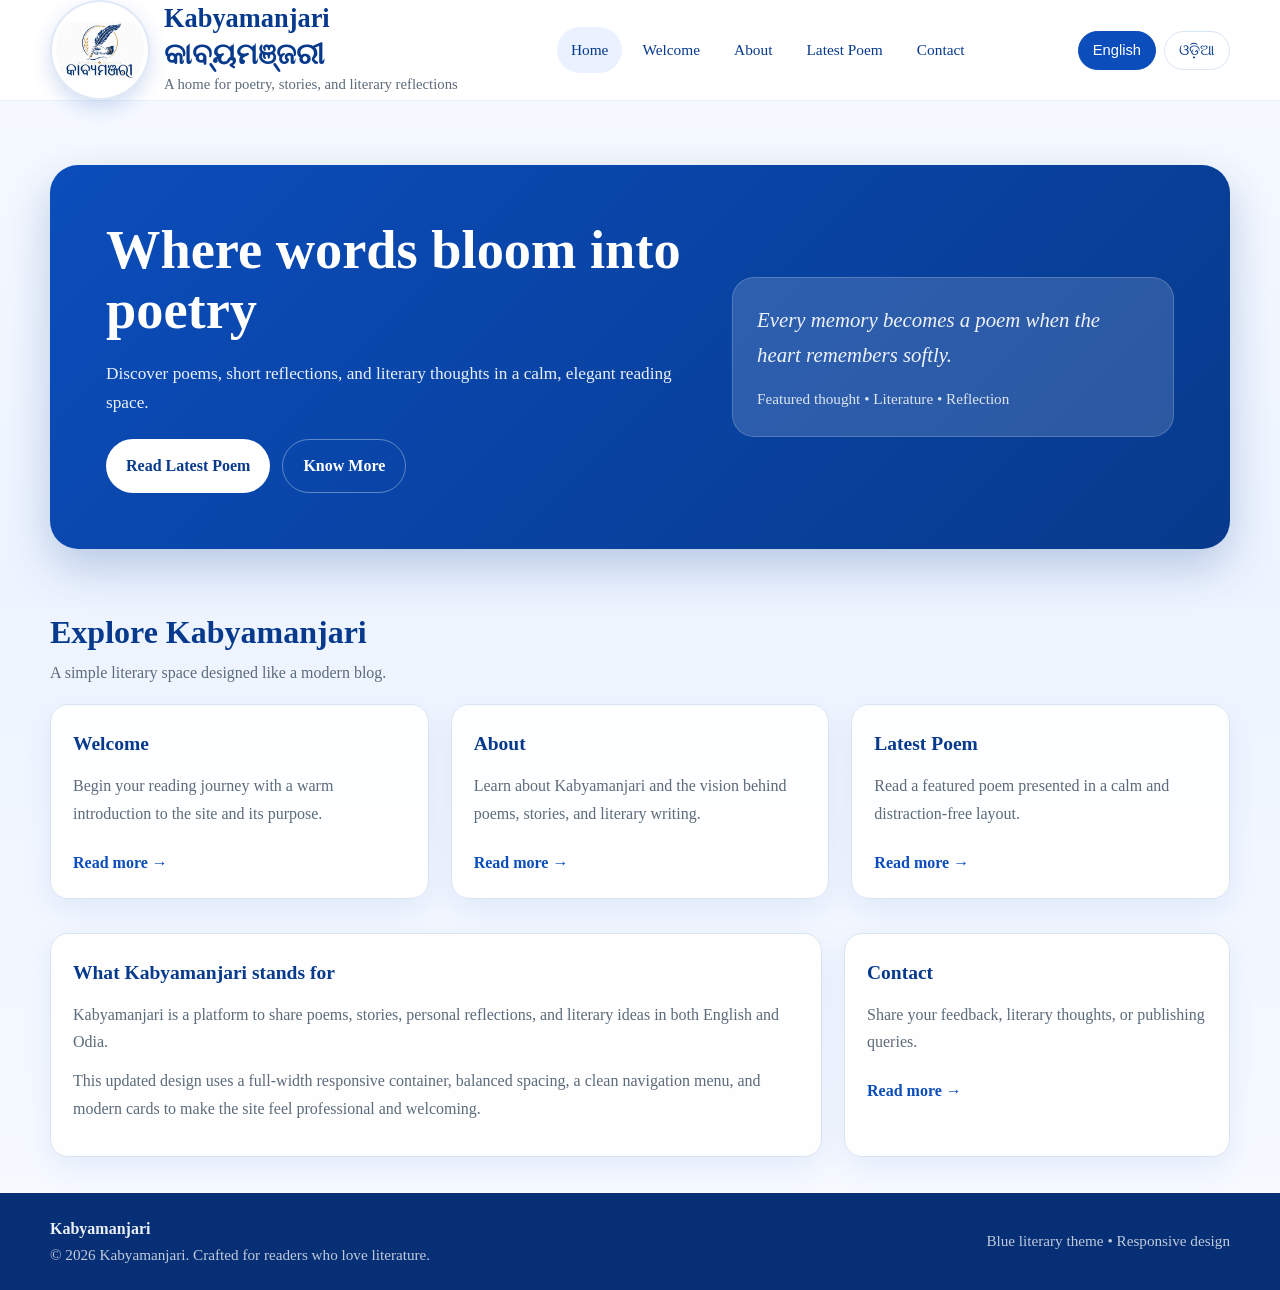
==== commit bb90820d: "Update index.html" ====
--- a/index.html
+++ b/index.html
@@ -1,160 +1,98 @@
 <!DOCTYPE html>
-<html lang="or">
+<html lang="en">
 <head>
   <meta charset="UTF-8">
   <meta name="viewport" content="width=device-width, initial-scale=1.0">
-
   <title>Kabyamanjari | କାବ୍ୟମଞ୍ଜରୀ</title>
-  <meta name="description" content="କାବ୍ୟମଞ୍ଜରୀ — କବିତା, ଗଳ୍ପ ଓ ସାହିତ୍ୟିକ ଚିନ୍ତାଧାରା ପାଇଁ ଏକ ସୁନ୍ଦର ଓଡ଼ିଆ ସାହିତ୍ୟ ଆସର।">
-
   <link rel="icon" type="image/png" href="logo.png">
   <link rel="stylesheet" href="styles.css">
 </head>
-
 <body>
   <header class="site-header">
     <div class="container navbar">
-
-      <a class="brand" href="index.html" aria-label="Kabyamanjari home">
-        <img src="logo.png">
-
+      <div class="brand">
+        <img src="logo.png" alt="Kabyamanjari logo" class="brand-logo">
         <div class="brand-text">
-          <h1 class="site-title-en">Kabyamanjari</h1>
-          <div class="site-title-od">କାବ୍ୟମଞ୍ଜରୀ</div>
-          <p data-i18n="brandTag">
-            କବିତା, ଗଳ୍ପ ଓ ସାହିତ୍ୟିକ ଚିନ୍ତାଧାରାର ଏକ ସୁନ୍ଦର ଆସର
-          </p>
-        </div>
-      </a>
-
-      <nav class="nav-links" aria-label="Primary navigation">
-        <a href="index.html" class="active" data-i18n="navHome">ମୂଳପୃଷ୍ଠା</a>
-        <a href="welcome.html" data-i18n="navWelcome">ସ୍ୱାଗତ</a>
-        <a href="about.html" data-i18n="navAbout">ପରିଚୟ</a>
-        <a href="poem.html" data-i18n="navPoem">ନବୀନତମ କବିତା</a>
-        <a href="contact.html" data-i18n="navContact">ଯୋଗାଯୋଗ</a>
+  <h1 class="site-title-en">Kabyamanjari</h1>
+  <div class="site-title-od">କାବ୍ୟମଞ୍ଜରୀ</div>
+  <p data-i18n="brandTag">
+    କବିତା, ଗଳ୍ପ ଓ ସାହିତ୍ୟିକ ଚିନ୍ତାଧାରାର ଏକ ସୁନ୍ଦର ଆସର
+  </p>
+</div>
+      </div>
+      <nav class="nav-links">
+        <a href="index.html" class="active" data-i18n="navHome">Home</a>
+        <a href="welcome.html" data-i18n="navWelcome">Welcome</a>
+        <a href="about.html" data-i18n="navAbout">About</a>
+        <a href="poem.html" data-i18n="navPoem">Latest Poem</a>
+        <a href="contact.html" data-i18n="navContact">Contact</a>
       </nav>
-
-      <div class="lang-switch" aria-label="Language switcher">
-        <button class="lang-btn" type="button" data-lang="en" data-i18n="btnEnglish">English</button>
-        <button class="lang-btn active" type="button" data-lang="od" data-i18n="btnOdia">ଓଡ଼ିଆ</button>
+      <div class="lang-switch">
+        <button class="lang-btn" data-lang="en" data-i18n="btnEnglish">English</button>
+        <button class="lang-btn" data-lang="od" data-i18n="btnOdia">ଓଡ଼ିଆ</button>
       </div>
-
     </div>
   </header>
 
   <main>
     <section class="hero">
-      <div class="container">
-        <div class="hero-box">
-
-          <div class="hero-content">
-            <span class="eyebrow">ଓଡ଼ିଆ ସାହିତ୍ୟର ସୁନ୍ଦର ଆସର</span>
-
-            <h2 data-i18n="heroTitle">
-              ଶବ୍ଦର ସୁଗନ୍ଧରେ ମନର ଅଭିବ୍ୟକ୍ତି
-            </h2>
-
-            <p data-i18n="heroText">
-              କବିତା, ଗଳ୍ପ ଓ ସାହିତ୍ୟିକ ଚିନ୍ତାଧାରାକୁ ସୁନ୍ଦର ଓ ଶାନ୍ତ ପାଠନ ଅନୁଭୂତିରେ ଖୋଜନ୍ତୁ।
-            </p>
-
-            <div class="hero-actions">
-              <a class="btn btn-primary" href="poem.html" data-i18n="heroBtn1">
-                ନବୀନତମ କବିତା ପଢନ୍ତୁ
-              </a>
-              <a class="btn btn-outline" href="about.html" data-i18n="heroBtn2">
-                ଅଧିକ ଜାଣନ୍ତୁ
-              </a>
-            </div>
+      <div class="container hero-box">
+        <div>
+          <h2 data-i18n="heroTitle">Where words bloom into poetry</h2>
+          <p data-i18n="heroText">Discover poems, short reflections, and literary thoughts in a calm, elegant reading space.</p>
+          <div class="hero-actions">
+            <a class="btn btn-primary" href="poem.html" data-i18n="heroBtn1">Read Latest Poem</a>
+            <a class="btn btn-outline" href="about.html" data-i18n="heroBtn2">Know More</a>
           </div>
-
-          <aside class="hero-card" aria-label="Featured thought">
-            <p class="quote" data-i18n="heroQuote">
-              ପ୍ରତ୍ୟେକ ସ୍ମୃତି ହୃଦୟରେ ଧ୍ୱନି ହେଲେ ଏକ ଦିନ କବିତା ହୋଇଯାଏ।
-            </p>
-            <div class="meta" data-i18n="heroMeta">
-              ବିଶେଷ ଚିନ୍ତନ • ସାହିତ୍ୟ • ଅନୁଭୂତି
-            </div>
-          </aside>
-
+        </div>
+        <div class="hero-card">
+          <p class="quote" data-i18n="heroQuote">Every memory becomes a poem when the heart remembers softly.</p>
+          <div class="meta" data-i18n="heroMeta">Featured thought • Literature • Reflection</div>
         </div>
       </div>
     </section>
 
-    <section class="section explore-section">
+    <section class="section">
       <div class="container">
         <div class="section-head">
           <div>
-            <span class="section-kicker">Explore</span>
-            <h3 data-i18n="sectionTitle">କାବ୍ୟମଞ୍ଜରୀକୁ ଅନୁସନ୍ଧାନ କରନ୍ତୁ</h3>
-            <p data-i18n="sectionText">
-              ଆଧୁନିକ ରୂପ, ସରଳ ପାଠନ ଅନୁଭୂତି ଓ ସାହିତ୍ୟର ମଧୁର ସ୍ପର୍ଶ।
-            </p>
+            <h3 data-i18n="sectionTitle">Explore Kabyamanjari</h3>
+            <p data-i18n="sectionText">A simple literary space designed like a modern blog.</p>
           </div>
         </div>
-
-        <div class="grid feature-grid">
-          <article class="card feature-card">
-            <div class="card-icon">୧</div>
-            <h4 data-i18n="card1Title">ସ୍ୱାଗତ</h4>
-            <p data-i18n="card1Text">
-              ଏହି ସାହିତ୍ୟିକ ଆସରର ଉଦ୍ଦେଶ୍ୟ ଓ ଆରମ୍ଭ ବିଷୟରେ ଜାଣନ୍ତୁ।
-            </p>
-            <a class="card-link" href="welcome.html" data-i18n="readMore">ଅଧିକ ପଢନ୍ତୁ →</a>
+        <div class="grid">
+          <article class="card">
+            <h4 data-i18n="card1Title">Welcome</h4>
+            <p data-i18n="card1Text">Begin your reading journey with a warm introduction to the site and its purpose.</p>
+            <a class="card-link" href="welcome.html" data-i18n="readMore">Read more →</a>
           </article>
-
-          <article class="card feature-card">
-            <div class="card-icon">୨</div>
-            <h4 data-i18n="card2Title">ପରିଚୟ</h4>
-            <p data-i18n="card2Text">
-              କାବ୍ୟମଞ୍ଜରୀର ଭାବନା, ଦୃଷ୍ଟିକୋଣ ଓ ସାହିତ୍ୟିକ ଯାତ୍ରାକୁ ଜାଣନ୍ତୁ।
-            </p>
-            <a class="card-link" href="about.html" data-i18n="readMore">ଅଧିକ ପଢନ୍ତୁ →</a>
+          <article class="card">
+            <h4 data-i18n="card2Title">About</h4>
+            <p data-i18n="card2Text">Learn about Kabyamanjari and the vision behind poems, stories, and literary writing.</p>
+            <a class="card-link" href="about.html" data-i18n="readMore">Read more →</a>
           </article>
-
-          <article class="card feature-card">
-            <div class="card-icon">୩</div>
-            <h4 data-i18n="card3Title">ନବୀନତମ କବିତା</h4>
-            <p data-i18n="card3Text">
-              ଶାନ୍ତ, ସୁନ୍ଦର ଓ distraction-free layout ରେ ନବୀନତମ କବିତା ପଢନ୍ତୁ।
-            </p>
-            <a class="card-link" href="poem.html" data-i18n="readMore">ଅଧିକ ପଢନ୍ତୁ →</a>
+          <article class="card">
+            <h4 data-i18n="card3Title">Latest Poem</h4>
+            <p data-i18n="card3Text">Read a featured poem presented in a calm and distraction-free layout.</p>
+            <a class="card-link" href="poem.html" data-i18n="readMore">Read more →</a>
           </article>
         </div>
       </div>
     </section>
 
-    <section class="section about-preview-section">
+    <section class="section">
       <div class="container">
-        <div class="split-grid">
-
-          <article class="card large-card">
-            <span class="section-kicker">About Kabyamanjari</span>
-            <h4 data-i18n="aboutHeading">କାବ୍ୟମଞ୍ଜରୀର ଲକ୍ଷ୍ୟ</h4>
-
-            <p data-i18n="aboutBody1">
-              କାବ୍ୟମଞ୍ଜରୀ ହେଉଛି କବିତା, ଗଳ୍ପ, ବ୍ୟକ୍ତିଗତ ଅନୁଭୂତି ଓ ସାହିତ୍ୟିକ ଚିନ୍ତାଧାରାକୁ ଏକ ସୁନ୍ଦର ମଞ୍ଚରେ ଆଣିବାର ଏକ ପ୍ରୟାସ।
-            </p>
-
-            <p data-i18n="aboutBody2">
-              ଏହି ଡିଜାଇନ୍ ପାଠକଙ୍କୁ ସ୍ପଷ୍ଟ ନାଭିଗେସନ୍, ସୁନ୍ଦର spacing, professional cards ଓ mobile-friendly layout ଦେବା ପାଇଁ ପ୍ରସ୍ତୁତ।
-            </p>
-
-            <a class="text-btn" href="about.html">କାବ୍ୟମଞ୍ଜରୀ ବିଷୟରେ ଅଧିକ ଜାଣନ୍ତୁ →</a>
-          </article>
-
-          <aside class="card contact-card">
-            <span class="section-kicker">Connect</span>
-            <h4 data-i18n="card4Title">ଯୋଗାଯୋଗ</h4>
-            <p data-i18n="card4Text">
-              ଆପଣଙ୍କର ମତାମତ, ସାହିତ୍ୟିକ ଚିନ୍ତାଧାରା କିମ୍ବା ପ୍ରକାଶନ ସମ୍ପର୍କିତ ପ୍ରଶ୍ନ ଆମ ସହିତ ସେୟାର କରନ୍ତୁ।
-            </p>
-            <a class="btn btn-secondary" href="contact.html" data-i18n="readMore">
-              ଯୋଗାଯୋଗ କରନ୍ତୁ
-            </a>
-          </aside>
-
+        <div class="grid" style="grid-template-columns: 2fr 1fr;">
+          <div class="card">
+            <h4 data-i18n="aboutHeading">What Kabyamanjari stands for</h4>
+            <p data-i18n="aboutBody1">Kabyamanjari is a platform to share poems, stories, personal reflections, and literary ideas in both English and Odia.</p>
+            <p data-i18n="aboutBody2">This updated design uses a full-width responsive container, balanced spacing, a clean navigation menu, and modern cards to make the site feel professional and welcoming.</p>
+          </div>
+          <div class="card">
+            <h4 data-i18n="card4Title">Contact</h4>
+            <p data-i18n="card4Text">Share your feedback, literary thoughts, or publishing queries.</p>
+            <a class="card-link" href="contact.html" data-i18n="readMore">Read more →</a>
+          </div>
         </div>
       </div>
     </section>
@@ -164,14 +102,9 @@
     <div class="container footer-inner">
       <div>
         <strong>Kabyamanjari</strong>
-        <div class="footer-note" data-i18n="footerText">
-          © 2026 କାବ୍ୟମଞ୍ଜରୀ। ସାହିତ୍ୟପ୍ରେମୀ ପାଠକଙ୍କ ପାଇଁ ସ୍ନେହରେ ଗଢ଼ା।
-        </div>
+        <div class="footer-note" data-i18n="footerText">© 2026 Kabyamanjari. Crafted for readers who love literature.</div>
       </div>
-
-      <div class="footer-note">
-        Blue literary theme • Responsive design
-      </div>
+      <div class="footer-note">Blue literary theme • Responsive design</div>
     </div>
   </footer>
 
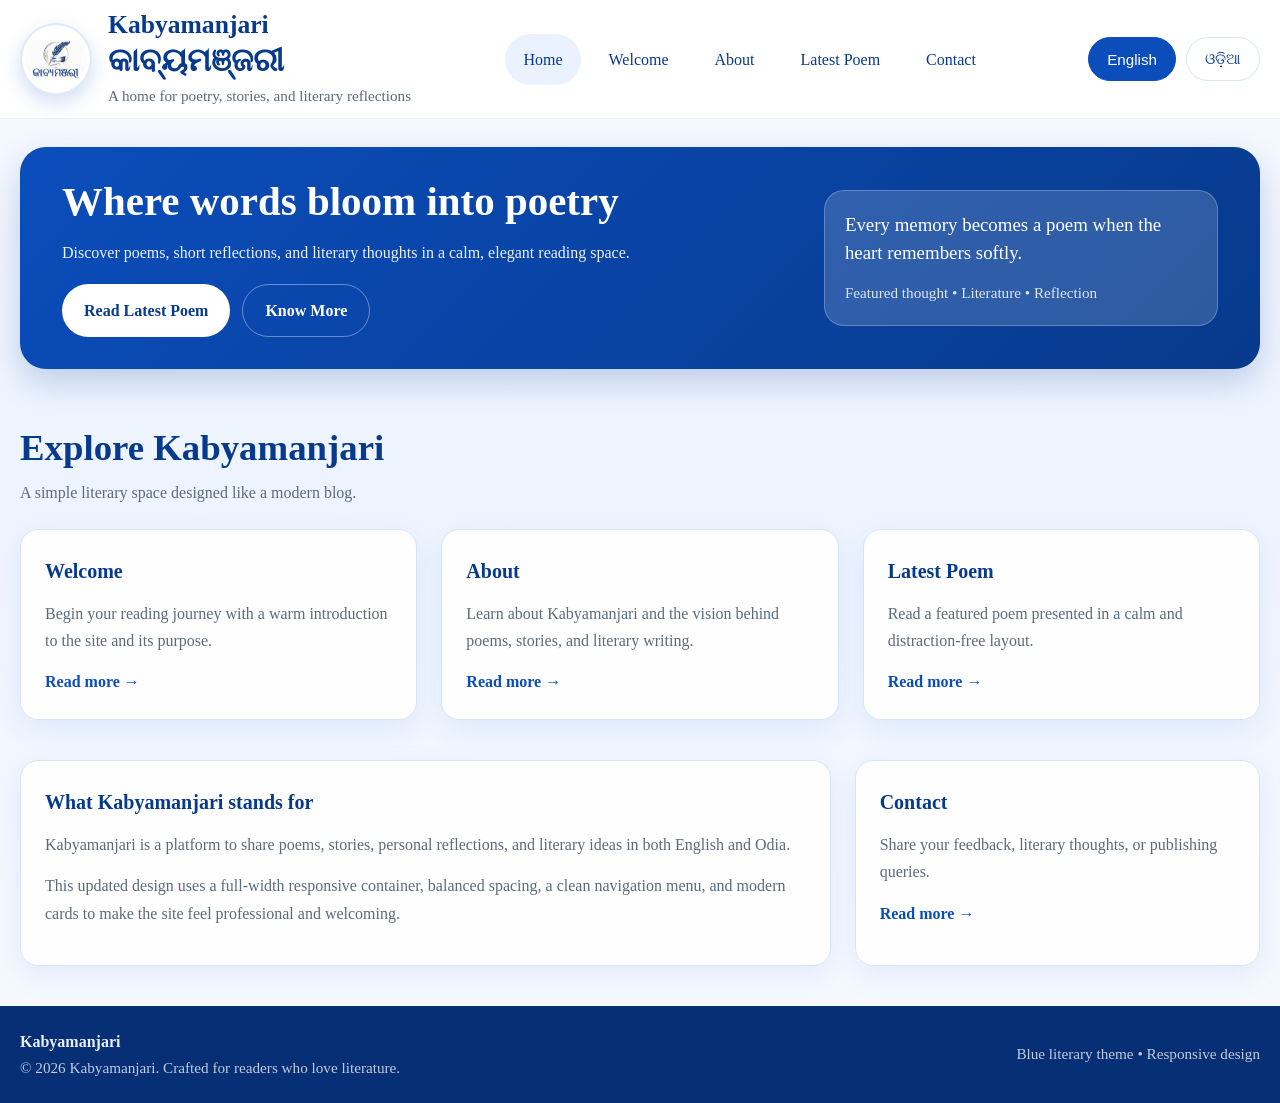
==== commit b3afd263: "Update index.html" ====
--- a/index.html
+++ b/index.html
@@ -13,13 +13,14 @@
       <div class="brand">
         <img src="logo.png" alt="Kabyamanjari logo" class="brand-logo">
         <div class="brand-text">
-  <h1 class="site-title-en">Kabyamanjari</h1>
-  <div class="site-title-od">କାବ୍ୟମଞ୍ଜରୀ</div>
-  <p data-i18n="brandTag">
-    କବିତା, ଗଳ୍ପ ଓ ସାହିତ୍ୟିକ ଚିନ୍ତାଧାରାର ଏକ ସୁନ୍ଦର ଆସର
-  </p>
-</div>
+          <h1 class="site-title-en">Kabyamanjari</h1>
+          <div class="site-title-od">କାବ୍ୟମଞ୍ଜରୀ</div>
+          <p data-i18n="brandTag">
+            କବିତା, ଗଳ୍ପ ଓ ସାହିତ୍ୟିକ ଚିନ୍ତାଧାରାର ଏକ ସୁନ୍ଦର ଆସର
+          </p>
+        </div>
       </div>
+
       <nav class="nav-links">
         <a href="index.html" class="active" data-i18n="navHome">Home</a>
         <a href="welcome.html" data-i18n="navWelcome">Welcome</a>
@@ -27,6 +28,7 @@
         <a href="poem.html" data-i18n="navPoem">Latest Poem</a>
         <a href="contact.html" data-i18n="navContact">Contact</a>
       </nav>
+
       <div class="lang-switch">
         <button class="lang-btn" data-lang="en" data-i18n="btnEnglish">English</button>
         <button class="lang-btn" data-lang="od" data-i18n="btnOdia">ଓଡ଼ିଆ</button>
@@ -36,18 +38,21 @@
 
   <main>
     <section class="hero">
-      <div class="container hero-box">
-        <div>
-          <h2 data-i18n="heroTitle">Where words bloom into poetry</h2>
-          <p data-i18n="heroText">Discover poems, short reflections, and literary thoughts in a calm, elegant reading space.</p>
-          <div class="hero-actions">
-            <a class="btn btn-primary" href="poem.html" data-i18n="heroBtn1">Read Latest Poem</a>
-            <a class="btn btn-outline" href="about.html" data-i18n="heroBtn2">Know More</a>
+      <div class="container">
+        <div class="hero-box">
+          <div class="hero-content">
+            <h2 data-i18n="heroTitle">Where words bloom into poetry</h2>
+            <p data-i18n="heroText">Discover poems, short reflections, and literary thoughts in a calm, elegant reading space.</p>
+            <div class="hero-actions">
+              <a class="btn btn-primary" href="poem.html" data-i18n="heroBtn1">Read Latest Poem</a>
+              <a class="btn btn-outline" href="about.html" data-i18n="heroBtn2">Know More</a>
+            </div>
           </div>
-        </div>
-        <div class="hero-card">
-          <p class="quote" data-i18n="heroQuote">Every memory becomes a poem when the heart remembers softly.</p>
-          <div class="meta" data-i18n="heroMeta">Featured thought • Literature • Reflection</div>
+
+          <div class="hero-card">
+            <p class="quote" data-i18n="heroQuote">Every memory becomes a poem when the heart remembers softly.</p>
+            <div class="meta" data-i18n="heroMeta">Featured thought • Literature • Reflection</div>
+          </div>
         </div>
       </div>
     </section>
@@ -60,17 +65,20 @@
             <p data-i18n="sectionText">A simple literary space designed like a modern blog.</p>
           </div>
         </div>
+
         <div class="grid">
           <article class="card">
             <h4 data-i18n="card1Title">Welcome</h4>
             <p data-i18n="card1Text">Begin your reading journey with a warm introduction to the site and its purpose.</p>
             <a class="card-link" href="welcome.html" data-i18n="readMore">Read more →</a>
           </article>
+
           <article class="card">
             <h4 data-i18n="card2Title">About</h4>
             <p data-i18n="card2Text">Learn about Kabyamanjari and the vision behind poems, stories, and literary writing.</p>
             <a class="card-link" href="about.html" data-i18n="readMore">Read more →</a>
           </article>
+
           <article class="card">
             <h4 data-i18n="card3Title">Latest Poem</h4>
             <p data-i18n="card3Text">Read a featured poem presented in a calm and distraction-free layout.</p>
@@ -82,12 +90,13 @@
 
     <section class="section">
       <div class="container">
-        <div class="grid" style="grid-template-columns: 2fr 1fr;">
+        <div class="grid grid-wide">
           <div class="card">
             <h4 data-i18n="aboutHeading">What Kabyamanjari stands for</h4>
             <p data-i18n="aboutBody1">Kabyamanjari is a platform to share poems, stories, personal reflections, and literary ideas in both English and Odia.</p>
             <p data-i18n="aboutBody2">This updated design uses a full-width responsive container, balanced spacing, a clean navigation menu, and modern cards to make the site feel professional and welcoming.</p>
           </div>
+
           <div class="card">
             <h4 data-i18n="card4Title">Contact</h4>
             <p data-i18n="card4Text">Share your feedback, literary thoughts, or publishing queries.</p>
--- a/styles.css
+++ b/styles.css
@@ -1,4 +1,3 @@
-
 :root {
   --primary: #0b4dbb;
   --primary-dark: #073a8c;
@@ -9,64 +8,92 @@
   --border: #d9e4f2;
   --shadow: 0 10px 30px rgba(11, 77, 187, 0.08);
   --radius: 18px;
-  --content-width: 1180px;
-}
-
-* { box-sizing: border-box; }
-html { scroll-behavior: smooth; }
+  --content-width: 1600px;
+}
+
+* {
+  box-sizing: border-box;
+}
+
+html {
+  scroll-behavior: smooth;
+}
+
 body {
   margin: 0;
-  font-family: Georgia, 'Times New Roman', serif;
+  font-family: Georgia, "Times New Roman", serif;
   color: var(--text);
   background: linear-gradient(180deg, #f7faff 0%, #edf4ff 45%, #f7faff 100%);
   line-height: 1.7;
 }
-img { max-width: 100%; display: block; }
-a { color: inherit; text-decoration: none; }
+
+img {
+  max-width: 100%;
+  display: block;
+}
+
+a {
+  color: inherit;
+  text-decoration: none;
+}
+
+/* =========================
+   CONTAINER
+========================= */
+
 .container {
-  width: min(var(--content-width), calc(100% - 32px));
+  width: min(var(--content-width), calc(100% - 40px));
   margin: 0 auto;
 }
+
+/* =========================
+   HEADER
+========================= */
 
 .site-header {
   position: sticky;
   top: 0;
   z-index: 1000;
-  background: rgba(255, 255, 255, 0.94);
-  backdrop-filter: blur(10px);
+  background: rgba(255, 255, 255, 0.97);
+  backdrop-filter: blur(12px);
   border-bottom: 1px solid rgba(11, 77, 187, 0.08);
 }
+
 .navbar {
   display: flex;
   align-items: center;
   justify-content: space-between;
+  gap: 20px;
+  min-height: 70px;
+  padding: 10px 0;
+}
+
+.brand {
+  display: flex;
+  align-items: center;
   gap: 16px;
-  min-height: 76px;
-}
-.brand {
-  display: flex;
-  align-items: center;
-  gap: 14px;
-}
+}
+
 .brand-logo {
-  width: 100px;
-  height: 100px;
+  width: 72px;
+  height: 72px;
   border-radius: 50%;
-  object-fit: contain; /* shows complete logo */
-  background: #fff;
-  padding: 4px; /* reduced padding so logo gets more space */
+  object-fit: contain;
+  background: #ffffff;
+  padding: 4px;
   box-shadow: 0 8px 20px rgba(11, 77, 187, 0.18);
   border: 2px solid rgba(11, 77, 187, 0.12);
 }
+
 .brand-text h1 {
-  font-size: clamp(1.2rem, 2.5vw, 1.65rem);
-  margin: 0;
-  line-height: 1.2;
+  margin: 0;
+  line-height: 1.15;
+  font-size: clamp(1.6rem, 2vw, 2.3rem);
   color: var(--primary-dark);
 }
 
 .site-title-od {
-  font-size: 1.8rem;
+  font-size: 2rem;
   font-weight: 700;
   color: var(--primary-dark);
   line-height: 1.1;
@@ -74,40 +101,47 @@
 }
 
 .brand-text p {
-  margin: 2px 0 0;
+  margin: 4px 0 0;
   color: var(--muted);
-  font-size: 0.92rem;
-}
+  font-size: 0.95rem;
+}
+
 .nav-links {
   display: flex;
   align-items: center;
-  gap: 6px;
+  gap: 10px;
   flex-wrap: wrap;
 }
+
 .nav-links a {
-  padding: 10px 14px;
+  padding: 12px 18px;
   border-radius: 999px;
-  font-size: 0.96rem;
-  color: var(--primary-dark);
-  transition: 0.2s ease;
-}
+  font-size: 1rem;
+  color: var(--primary-dark);
+  transition: all 0.25s ease;
+}
+
 .nav-links a:hover,
 .nav-links a.active {
   background: #eaf2ff;
 }
+
 .lang-switch {
   display: flex;
-  gap: 8px;
-}
+  gap: 10px;
+}
+
 .lang-btn {
-  padding: 10px 14px;
+  padding: 12px 18px;
   border: 1px solid var(--border);
   border-radius: 999px;
   background: var(--white);
   color: var(--primary-dark);
   cursor: pointer;
-  font-size: 0.92rem;
-}
+  font-size: 0.95rem;
+  transition: 0.25s ease;
+}
+
 .lang-btn:hover,
 .lang-btn.active {
   background: var(--primary);
@@ -115,203 +149,411 @@
   border-color: var(--primary);
 }
 
+/* =========================
+   HERO - COMPACT BLUE BANNER
+========================= */
+
 .hero {
-  padding: 64px 0 30px;
-}
+  padding: 28px 0 18px;
+  margin: 0;
+  min-height: auto;
+  height: auto;
+  background: transparent;
+}
+
+.hero .container {
+  min-height: auto;
+  height: auto;
+}
+
 .hero-box {
+  width: 100%;
+  min-height: auto;
+  height: auto;
   display: grid;
-  grid-template-columns: 1.15fr 0.85fr;
-  gap: 28px;
+  grid-template-columns: 1.3fr 0.7fr;
   align-items: center;
-  background: linear-gradient(135deg, #0b4dbb 0%, #073a8c 100%);
-  color: var(--white);
-  border-radius: 28px;
-  padding: clamp(28px, 5vw, 56px);
-  box-shadow: 0 18px 45px rgba(7, 58, 140, 0.24);
-}
+  gap: 30px;
+  background-color: #0b4dbb;
+  background-image: linear-gradient(135deg, #0b4dbb 0%, #073a8c 100%);
+  color: #ffffff;
+  border-radius: 26px;
+  padding: 32px 42px;
+  box-shadow: 0 14px 34px rgba(7, 58, 140, 0.22);
+  overflow: hidden;
+  position: relative;
+  z-index: 2;
+}
+
+.hero-content {
+  position: relative;
+  z-index: 3;
+}
+
 .hero h2 {
-  font-size: clamp(2rem, 5vw, 3.4rem);
+  margin: 0 0 14px;
+  font-size: clamp(2rem, 3.2vw, 3.2rem);
   line-height: 1.1;
+  color: #ffffff;
+  background: transparent;
+}
+
+.hero p {
   margin: 0 0 18px;
-}
-.hero p {
-  margin: 0 0 22px;
-  font-size: 1.08rem;
-  color: rgba(255,255,255,0.92);
-}
+  font-size: 1rem;
+  color: rgba(255, 255, 255, 0.92);
+  background: transparent;
+}
+
 .hero-actions {
   display: flex;
   gap: 12px;
   flex-wrap: wrap;
 }
+
 .btn {
   display: inline-flex;
   align-items: center;
   justify-content: center;
-  padding: 12px 20px;
+  padding: 12px 22px;
   border-radius: 999px;
   font-weight: bold;
   transition: 0.2s ease;
 }
+
+.btn:hover {
+  transform: translateY(-2px);
+}
+
 .btn-primary {
   background: var(--white);
   color: var(--primary-dark);
 }
+
 .btn-outline {
-  border: 1px solid rgba(255,255,255,0.35);
-  color: var(--white);
-}
-.btn:hover { transform: translateY(-1px); }
+  border: 1px solid rgba(255, 255, 255, 0.38);
+  color: #ffffff;
+}
+
 .hero-card {
-  background: rgba(255,255,255,0.15);
-  border: 1px solid rgba(255,255,255,0.18);
-  border-radius: 22px;
-  padding: 24px;
-}
+  background: rgba(255, 255, 255, 0.16);
+  border: 1px solid rgba(255, 255, 255, 0.24);
+  border-radius: 20px;
+  padding: 20px;
+  max-width: 430px;
+  margin-left: auto;
+  color: #ffffff;
+  position: relative;
+  z-index: 3;
+}
+
 .hero-card .quote {
-  font-size: 1.3rem;
-  font-style: italic;
-  margin: 0 0 14px;
-}
+  margin: 0 0 12px;
+  font-size: 1.18rem;
+  line-height: 1.5;
+  color: #ffffff;
+}
+
 .hero-card .meta {
-  color: rgba(255,255,255,0.84);
   font-size: 0.95rem;
-}
+  color: rgba(255, 255, 255, 0.84);
+}
+
+/* =========================
+   SECTIONS
+========================= */
 
 .section {
-  padding: 26px 0 8px;
-}
+  padding: 30px 0 10px;
+}
+
 .section-head {
   display: flex;
   justify-content: space-between;
   align-items: end;
   gap: 12px;
-  margin-bottom: 18px;
-}
+  margin-bottom: 22px;
+}
+
 .section-head h3 {
   margin: 0;
-  color: var(--primary-dark);
-  font-size: clamp(1.35rem, 3vw, 2rem);
-}
+  font-size: clamp(1.6rem, 3vw, 2.3rem);
+  color: var(--primary-dark);
+}
+
 .section-head p {
   margin: 0;
   color: var(--muted);
 }
+
+/* =========================
+   CARDS GRID
+========================= */
+
 .grid {
   display: grid;
   grid-template-columns: repeat(3, 1fr);
-  gap: 22px;
-}
+  gap: 24px;
+}
+
+.grid-wide {
+  grid-template-columns: 2fr 1fr;
+}
+
 .card {
-  background: rgba(255,255,255,0.9);
+  background: rgba(255, 255, 255, 0.92);
   border: 1px solid var(--border);
   border-radius: var(--radius);
-  padding: 22px;
+  padding: 24px;
   box-shadow: var(--shadow);
-}
+  transition: all 0.25s ease;
+}
+
+.card:hover {
+  transform: translateY(-4px);
+}
+
 .card h4 {
   margin: 0 0 12px;
   color: var(--primary-dark);
-  font-size: 1.22rem;
-}
-.card p { margin: 0 0 12px; color: var(--muted); }
+  font-size: 1.25rem;
+}
+
+.card p {
+  margin: 0 0 14px;
+  color: var(--muted);
+}
+
 .card-link {
-  margin-top: 10px;
   display: inline-block;
   color: var(--primary);
   font-weight: bold;
 }
 
+/* =========================
+   PAGE BANNER
+========================= */
+
 .page-banner {
-  background: linear-gradient(180deg, rgba(11,77,187,0.08), rgba(11,77,187,0));
-  padding: 48px 0 22px;
-}
+  background: linear-gradient(180deg, rgba(11, 77, 187, 0.08), rgba(11, 77, 187, 0));
+  padding: 50px 0 25px;
+}
+
 .page-banner h2 {
   margin: 0 0 10px;
-  font-size: clamp(2rem, 4vw, 3rem);
-  color: var(--primary-dark);
-}
+  font-size: clamp(2rem, 4vw, 3.2rem);
+  color: var(--primary-dark);
+}
+
 .page-banner p {
   margin: 0;
   color: var(--muted);
 }
+
+/* =========================
+   CONTENT
+========================= */
+
 .content-layout {
   display: grid;
   grid-template-columns: 1.25fr 0.75fr;
-  gap: 22px;
-  padding: 16px 0 36px;
-}
+  gap: 24px;
+  padding: 20px 0 40px;
+}
+
 .rich-card {
-  background: rgba(255,255,255,0.92);
+  background: rgba(255, 255, 255, 0.92);
   border: 1px solid var(--border);
   border-radius: 22px;
-  padding: 28px;
+  padding: 30px;
   box-shadow: var(--shadow);
 }
+
 .rich-card h3 {
   margin-top: 0;
   color: var(--primary-dark);
 }
+
 .poem-block {
   background: linear-gradient(180deg, #f8fbff, #eef5ff);
   border-left: 5px solid var(--primary);
   border-radius: 18px;
-  padding: 22px;
+  padding: 24px;
   font-size: 1.05rem;
 }
+
 .list {
   margin: 0;
   padding-left: 18px;
 }
-.list li { margin-bottom: 10px; color: var(--muted); }
+
+.list li {
+  margin-bottom: 10px;
+  color: var(--muted);
+}
+
 .contact-list {
   display: grid;
   gap: 14px;
 }
+
 .contact-item {
   padding: 14px 16px;
   border-radius: 16px;
   background: #f8fbff;
   border: 1px solid var(--border);
 }
-.contact-item strong { color: var(--primary-dark); }
+
+.contact-item strong {
+  color: var(--primary-dark);
+}
+
+/* =========================
+   FOOTER
+========================= */
 
 .site-footer {
-  margin-top: 28px;
+  margin-top: 30px;
   background: #062f75;
-  color: rgba(255,255,255,0.92);
-}
+  color: rgba(255, 255, 255, 0.92);
+}
+
 .footer-inner {
   display: flex;
+  justify-content: space-between;
   align-items: center;
-  justify-content: space-between;
   gap: 18px;
   padding: 22px 0;
 }
+
 .footer-note {
-  color: rgba(255,255,255,0.75);
+  color: rgba(255, 255, 255, 0.75);
   font-size: 0.95rem;
 }
+
+/* =========================
+   TABLET
+========================= */
 
 @media (max-width: 980px) {
   .hero-box,
   .content-layout,
-  .grid {
+  .grid,
+  .grid-wide {
     grid-template-columns: 1fr;
   }
+
   .navbar {
     flex-wrap: wrap;
     justify-content: center;
-    padding: 12px 0;
-  }
-  .brand { width: 100%; justify-content: center; }
-  .nav-links, .lang-switch { justify-content: center; }
-}
+  }
+
+  .brand {
+    width: 100%;
+    justify-content: center;
+  }
+
+  .nav-links,
+  .lang-switch {
+    justify-content: center;
+  }
+
+  .hero-card {
+    max-width: 100%;
+    margin-left: 0;
+  }
+}
+
+/* =========================
+   MOBILE
+========================= */
 
 @media (max-width: 640px) {
-  .container { width: min(var(--content-width), calc(100% - 20px)); }
-  .hero { padding-top: 28px; }
-  .hero-box { border-radius: 22px; padding: 24px; }
-  .card, .rich-card { padding: 18px; }
-  .brand-logo { width: 52px; height: 52px; }
-}
+  .container {
+    width: calc(100% - 20px);
+  }
+
+  .navbar {
+    gap: 12px;
+    padding: 8px 0;
+  }
+
+  .brand {
+    gap: 10px;
+  }
+
+  .brand-logo {
+    width: 54px;
+    height: 54px;
+  }
+
+  .brand-text h1 {
+    font-size: 1.35rem;
+  }
+
+  .site-title-od {
+    font-size: 1.35rem;
+  }
+
+  .brand-text p {
+    font-size: 0.82rem;
+  }
+
+  .nav-links a,
+  .lang-btn {
+    padding: 9px 13px;
+    font-size: 0.9rem;
+  }
+
+  .hero {
+    padding: 14px 0 16px;
+  }
+
+  .hero-box {
+    border-radius: 22px;
+    padding: 22px;
+    gap: 20px;
+  }
+
+  .hero h2 {
+    font-size: clamp(1.8rem, 8vw, 2.4rem);
+    margin-bottom: 12px;
+  }
+
+  .hero p {
+    font-size: 0.95rem;
+    margin-bottom: 16px;
+  }
+
+  .btn {
+    padding: 10px 18px;
+    font-size: 0.95rem;
+  }
+
+  .hero-card {
+    padding: 16px;
+  }
+
+  .hero-card .quote {
+    font-size: 1.05rem;
+  }
+
+  .section {
+    padding: 24px 0 8px;
+  }
+
+  .section-head {
+    flex-direction: column;
+    align-items: flex-start;
+  }
+
+  .card,
+  .rich-card {
+    padding: 18px;
+  }
+
+  .footer-inner {
+    flex-direction: column;
+    align-items: flex-start;
+  }
+}
